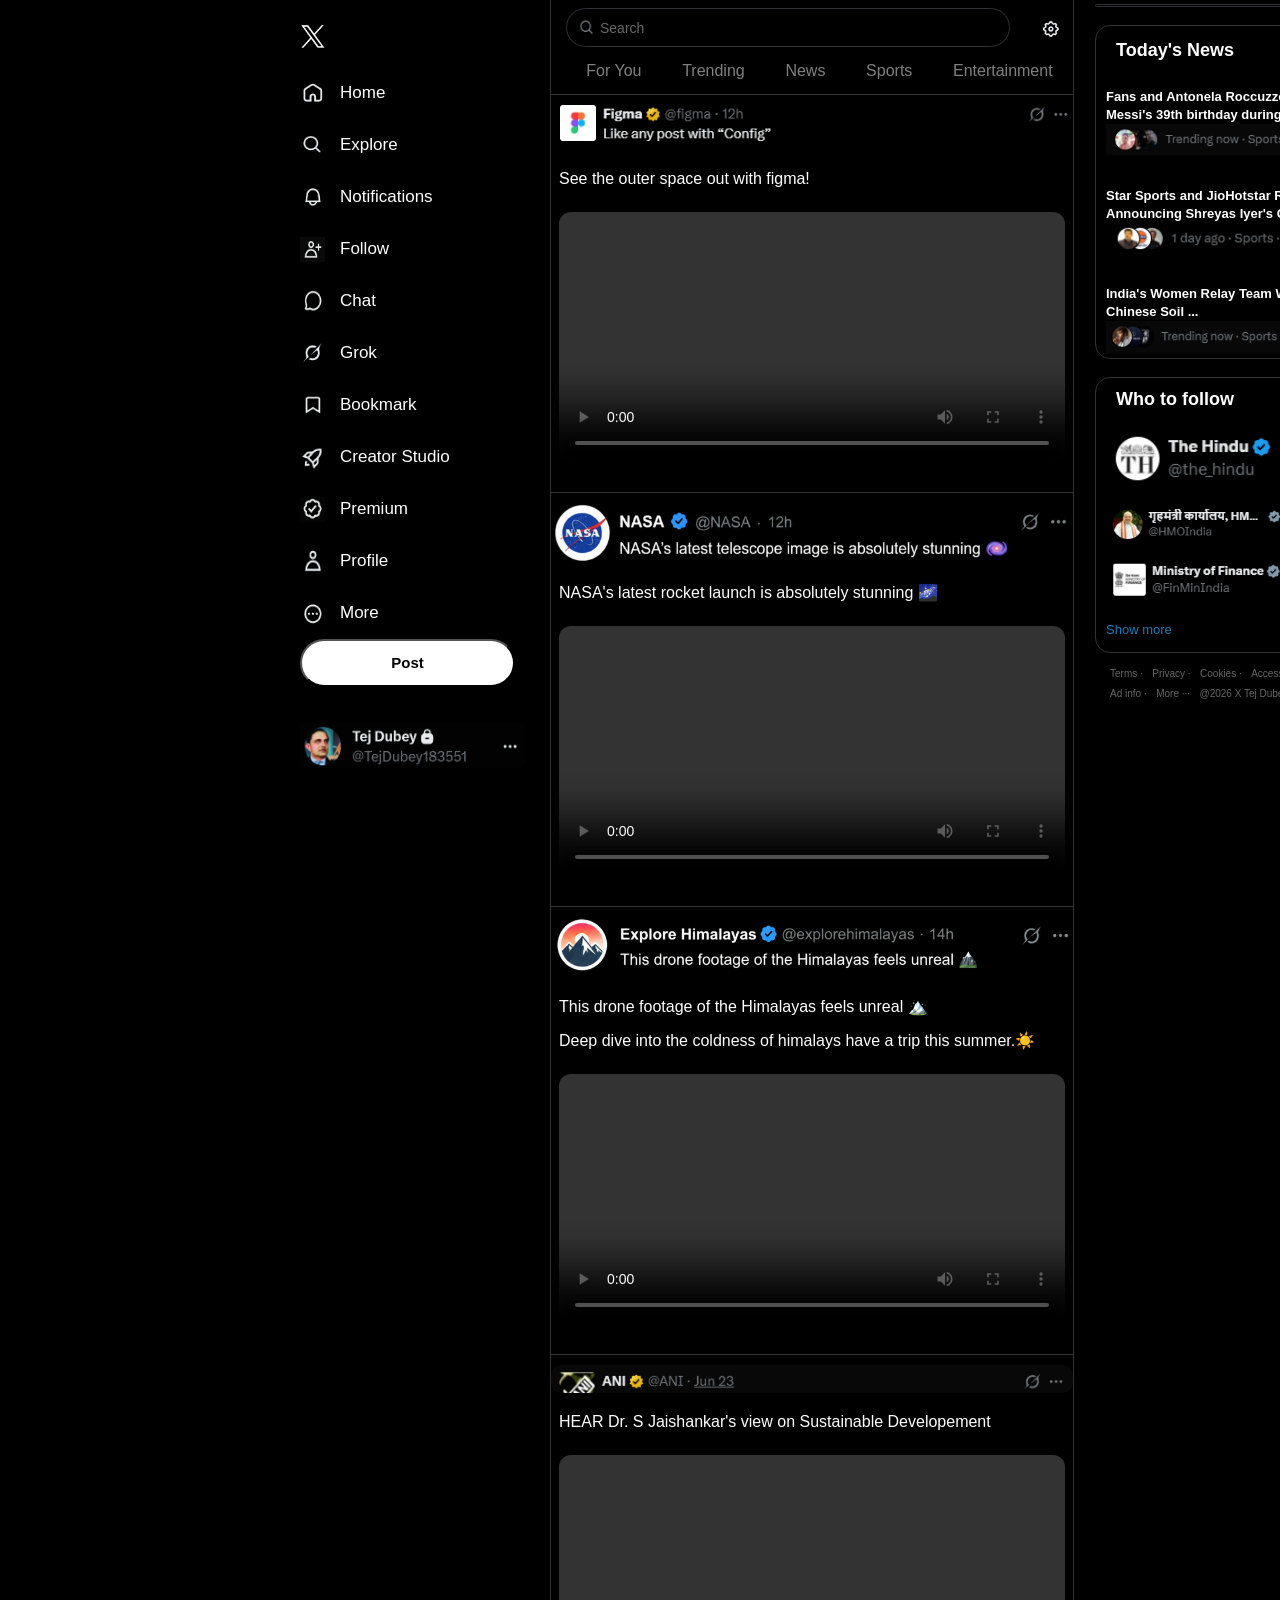
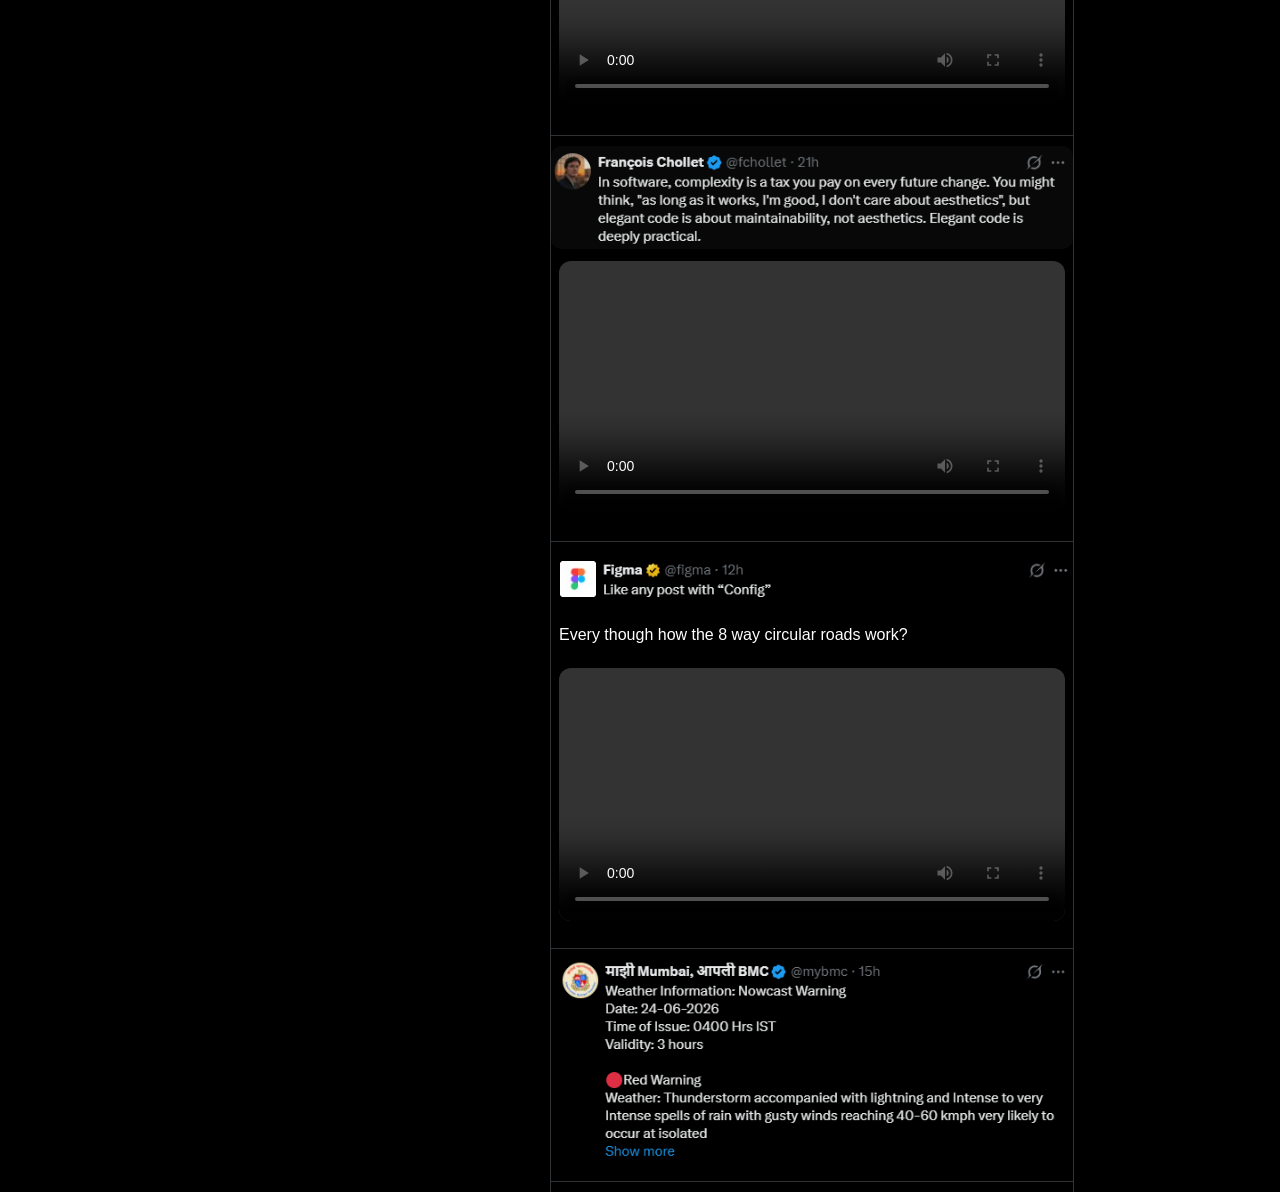
==== src/index.html @ 285b6ec8 "Initial Commit" ====
<!DOCTYPE html>
<html>
    <head>
        <title>X</title>
        <link rel="icon" type="image/png" href="./images/image.png">
        <link href="./xcss.css" rel="stylesheet">
    </head>
    <body>
        <div id="main">
            <div id="leftdiv">
                <img src="./images/image.png" height="25px" width="25px"><br>  
                <div class="items"><img src="./images/image 13.png" height="25px" width="25px"><p class="para">Home</p></div>
                <div class="items"><img src="./images/image 10.png" height="25px" width="25px"><p class="para">Explore</p></div>
                <div class="items"><img src="./images/image 9.png" height="25px" width="25px"><p class="para">Notifications</p></div>
                <div class="items"><img src="./images/image 8.png" height="25px" width="25px"><p class="para">Follow</p></div>
                <div class="items"><img src="./images/image 7.png" height="25px" width="25px"><p class="para">Chat</p></div>
                <div class="items"><img src="./images/image 6.png" height="25px" width="25px"><p class="para">Grok</p></div>
                <div class="items"><img src="./images/image 12.png" height="25px" width="25px"><p class="para">Bookmark</p></div>
                <div class="items"><img src="./images/image 5.png" height="25px" width="25px"><p class="para">Creator Studio</p></div>
                <div class="items"><img src="./images/image 4.png" height="25px" width="25px"><p class="para">Premium</p></div>
                <div class="items"><img src="./images/image 3.png" height="25px" width="25px"><p class="para">Profile</p></div>
                <div class="items"><img src="./images/image 2.png" height="25px" width="25px"><p class="para">More</p></div>
                <input type="button" id="but1" value="Post"><br><br>
                <img src="./images/image 14.png" id="profile">
            </div>
            <div id="middiv">
                <div id="midtop">
                    <div id="searchandset">
                        <div id="search">
                            <img src="./images/image 15.png" height="18px" width="18px"><p id="stag">Search</p>
                        </div>
                        <div id="set"> 
                            <img src="./images/image 16.png" height="19px" width="19px">
                        </div>
                    </div>
                    <div id="Navbar">
                        <span class="Nav">For You</span>
                        <span class="Nav">Trending</span>
                        <span class="Nav">News</span>
                        <span class="Nav">Sports</span>
                        <span class="Nav">Entertainment</span>
                    </div>
                </div>
                <!-- here i have made multiple posts divs -->
                <div class="post" style="padding-top: 96px;">
                    <img src="./images/image 17.png" style="width: 100%;">
                    <p style="padding-left: 8px;">See the outer space out with figma!</p>
                    <video src="./videos/130414-746934884_medium.mp4" controls style=" width: 100%; padding: 8px; box-sizing: border-box; border-radius: 20px;"></video>
                </div>
                <div class="post">
                    <img src="./images/image 21.png" style="width: 100%; border-radius: 10px;">
                    <p style="padding-left: 8px;">NASA's latest rocket launch is absolutely stunning 🌌</p>
                    <video src="./videos/854252-hd_1920_1080_24fps.mp4" controls style="width: 100%; padding: 8px; box-sizing: border-box; border-radius: 20px;"></video>
                </div>
                <div class="post">
                    <img src="./images/image 22.png" style="width: 100%; border-radius: 10px;">
                    <p style="padding-left: 8px;">This drone footage of the Himalayas feels unreal 🏔️</p>
                    <p style="padding-left: 8px;">Deep dive into the coldness of himalays have a trip this summer.☀️</p>
                    <video src="./videos/15634888_3840_2160_25fps.mp4" controls style="width: 100%; padding: 8px; box-sizing: border-box; border-radius: 20px;"></video>
                </div>
                <div class="post">
                    <img src="./images/image 19.png" style="width: 100%; border-radius: 10px;">
                    <p style="padding-left: 8px;">HEAR Dr. S Jaishankar's view on Sustainable Developement</p>
                    <video src="./videos/Original_recording5.mp4" controls style=" width: 100%; padding: 8px; box-sizing: border-box; border-radius: 20px;"></video>
                </div>
                <div class="post">
                    <img src="./images/image 20.png" style="width: 100%; border-radius: 10px;">
                    <video src="./videos/1046-142621379_medium.mp4" controls style=" width: 100%; padding: 8px; box-sizing: border-box; border-radius: 20px;"></video>
                </div>
                <div class="post">
                    <img src="./images/image 17.png" style="width: 100%; border-radius: 10px;">
                    <p style="padding-left: 8px;">Every though how the 8 way circular roads work?</p>
                    <video src="./videos/168811-839864556_medium.mp4" controls style=" width: 100%; padding: 8px; box-sizing: border-box; border-radius: 20px;"></video>
                </div>
                <div class="post">
                    <img src="./images/image 18.png" style="width: 100%; border-radius: 10px;">
                </div>
            </div>
            <div id="rightdiv"> 
                <div id="rd1">

                </div><br>
                <div id="rd2">
                    <div id="newsh">Today's News</div>
                    <div id="cross"><img src="./images/image 23.png" height="18px" width="18px"></div>
                    <p id="news1">Fans and Antonela Roccuzzo celebrate Lionel Messi's 39th birthday during 2026 ...</p>
                    <img src="./images/image 25.png" style="width: 250px; padding-top: 0px;">
                    <p id="news1">Star Sports and JioHotstar Release Posters Announcing Shreyas Iyer's Captaincy for ...</p>
                    <img src="./images/image 26.png" style="width: 250px; padding-top: 0px;">
                    <p id="news1">India's Women Relay Team Wins Gold on Chinese Soil ...</p>
                    <img src="./images/image 24.png" style="width: 250px; padding-top: 0px;">
                </div><br>
                <div id="rd4">
                    <p id="newsh">Who to follow</p><br><br>
                    <div id="fol1"><img src="./images/27.png" style="width: 180px;"><input type="button" id="but2" value="Follow"  style="margin-left: 20px"><br><br></div>
                    <div id="fol1"><img src="./images/28.png" style="width: 180px;"><input type="button" id="but2" value="Follow" style="margin-left: 20px"><br><br></div>
                    <div id="fol1"><img src="./images/29.png" style="width: 180px;"><input type="button" id="but2" value="Follow" style="margin-left: 20px"><br><br></div>
                    <p style="color: #207bb7; font-family: Arial, Helvetica, sans-serif; font-size: 13px;">Show more</p>
                </div>
                <div id="rd5">
                    <span id="extras">Terms ·</span>
                    <span id="extras">Privacy  ·</span>
                    <span id="extras">Cookies ·</span>
                    <span id="extras">Accessibilty  ·</span><br>
                    <span id="extras">Ad info ·</span>
                    <span id="extras">More ···</span>
                    <span id="extras">@2026 X Tej Dubey</span>
                </div>
            </div>
        </div>
    </body>
    <script src="./xjs.js"></script>
</html>
---- src/xcss.css ----
*{
    font-family: Arial, Helvetica, sans-serif;
    line-height: 18px;
}
body{
    background-color: black;
    padding-left: 300px;
    margin: 0%;
}
#leftdiv{
    display: flex;
    flex-direction: column;
    padding-top: 12px;
    width: 250px;
    left: 300px;  
    top: 12px;
    position: fixed;
}
.para{
    color: white;
    margin-left: 15px;
    font-weight: 500;
    font-size: 17px;
}
.items{
    display: flex;
    align-items: center;
}
#but1{
    background-color: white;
    border-radius: 30px;
    color: black;
    height: 48px;
    width: 215px;
    font-family: Arial, Helvetica, sans-serif;
    font-weight: 700;
    font-size: 15px;
}
#profile{
    height:45px;
    width: 225px;
}
#main{
    display: flex;
    flex-direction: row;
    padding-top: 0%;
    padding-left: 0px;
}
#middiv{
    border-left:#2F3336 1.5px solid;
    border-right:#2F3336 1.5px solid;
    width: 522px;
    height: auto;
    margin-left: 250px;
}
#midtop{
    position: fixed;
    top: 0;
    width: 522px;          /* same as #middiv */
    height: 95px;
    padding-left: 15px;
    padding-top: 8px;
    background-color: rgba(0,0,0,0.7);
    border-bottom: 1.5px solid #2F3336;
    backdrop-filter: blur(8px);
    box-sizing: border-box;
}
#search{
    border:#2F3336 1.5px solid;
    border-radius: 30px;
    height: 37px;
    width: 432px;
    display: flex;
    align-items: center;
    padding-left: 10px;
}
#stag{
    font-family: Arial, Helvetica, sans-serif;
    color: #666666;
    font-weight: 400;
    font-size: 14px;
    padding-left: 5px;
}
#searchandset{
    display: flex;
}
#set{
    padding-left: 31px;
    padding-top: 12px;
}
.Nav{
    color: grey;
    font-family: Arial, Helvetica, sans-serif;
    font-weight: 500;
}
#Navbar{
    padding-top: 15px;
    display: flex;
    justify-content: space-around;
}
.post{
    border-bottom: 1.5px solid #2F3336;
    padding-bottom: 15px;
    margin-bottom: 10px;
    color: white;
}
#rightdiv{
    width: 300px;
    height: auto;
    padding-top: 4px;
    position: fixed;
    padding-left: 775px;
}
#rd1{
    width: 300px;
    border: #2F3336 1.5px solid;
    height: 1px;
    border-radius: 15px;
    margin-left: 20px;
}
#rd2{
    width: 290px;
    border: #2F3336 1.5px solid;
    height: auto;
    border-radius: 15px;
    margin-left: 20px;
    padding-left: 10px;
    padding-top: 12px;
}
#rd3{
    width: 290px;
    border: #2F3336 1.5px solid;
    height: auto;
    border-radius: 15px;
    margin-left: 20px;
    padding-left: 10px;
    padding-top: 12px;
}
#newsh{
    font-family: Arial, Helvetica, sans-serif;
    font-weight: 700;
    font-size: 18px;
    color: white;
    display: inline;
    padding-left: 10px;
}
#news1{
    font-family: Arial, Helvetica, sans-serif;
    font-weight: 600;
    font-size: 13px;
    color: white;
    padding-top: 28px;
    margin: 0;

}
#cross{
    display: inline-block;
    padding-left: 130px;
}
#but2{
    background-color: white;
    border-radius: 30px;
    color: black;
    height: 33px;
    width: 80px;
    font-family: Arial, Helvetica, sans-serif;
    font-weight: 600;
    font-size: 13px;
    margin-left: auto;
}
#fol1{
    display: flex;
    align-items: center;
    margin-bottom: 16px;
}
#rd4{
    width: 290px;
    border: #2F3336 1.5px solid;
    height: auto;
    border-radius: 15px;
    margin-left: 20px;
    padding-left: 10px;
    padding-top: 12px;
}
#extras{
    font-family: Arial, Helvetica, sans-serif;
    color: #666666;
    font-size: 10px;
    padding-left: 5px;
}
#rd5{
    margin-top: 10px;
    margin-left: 30px;
}
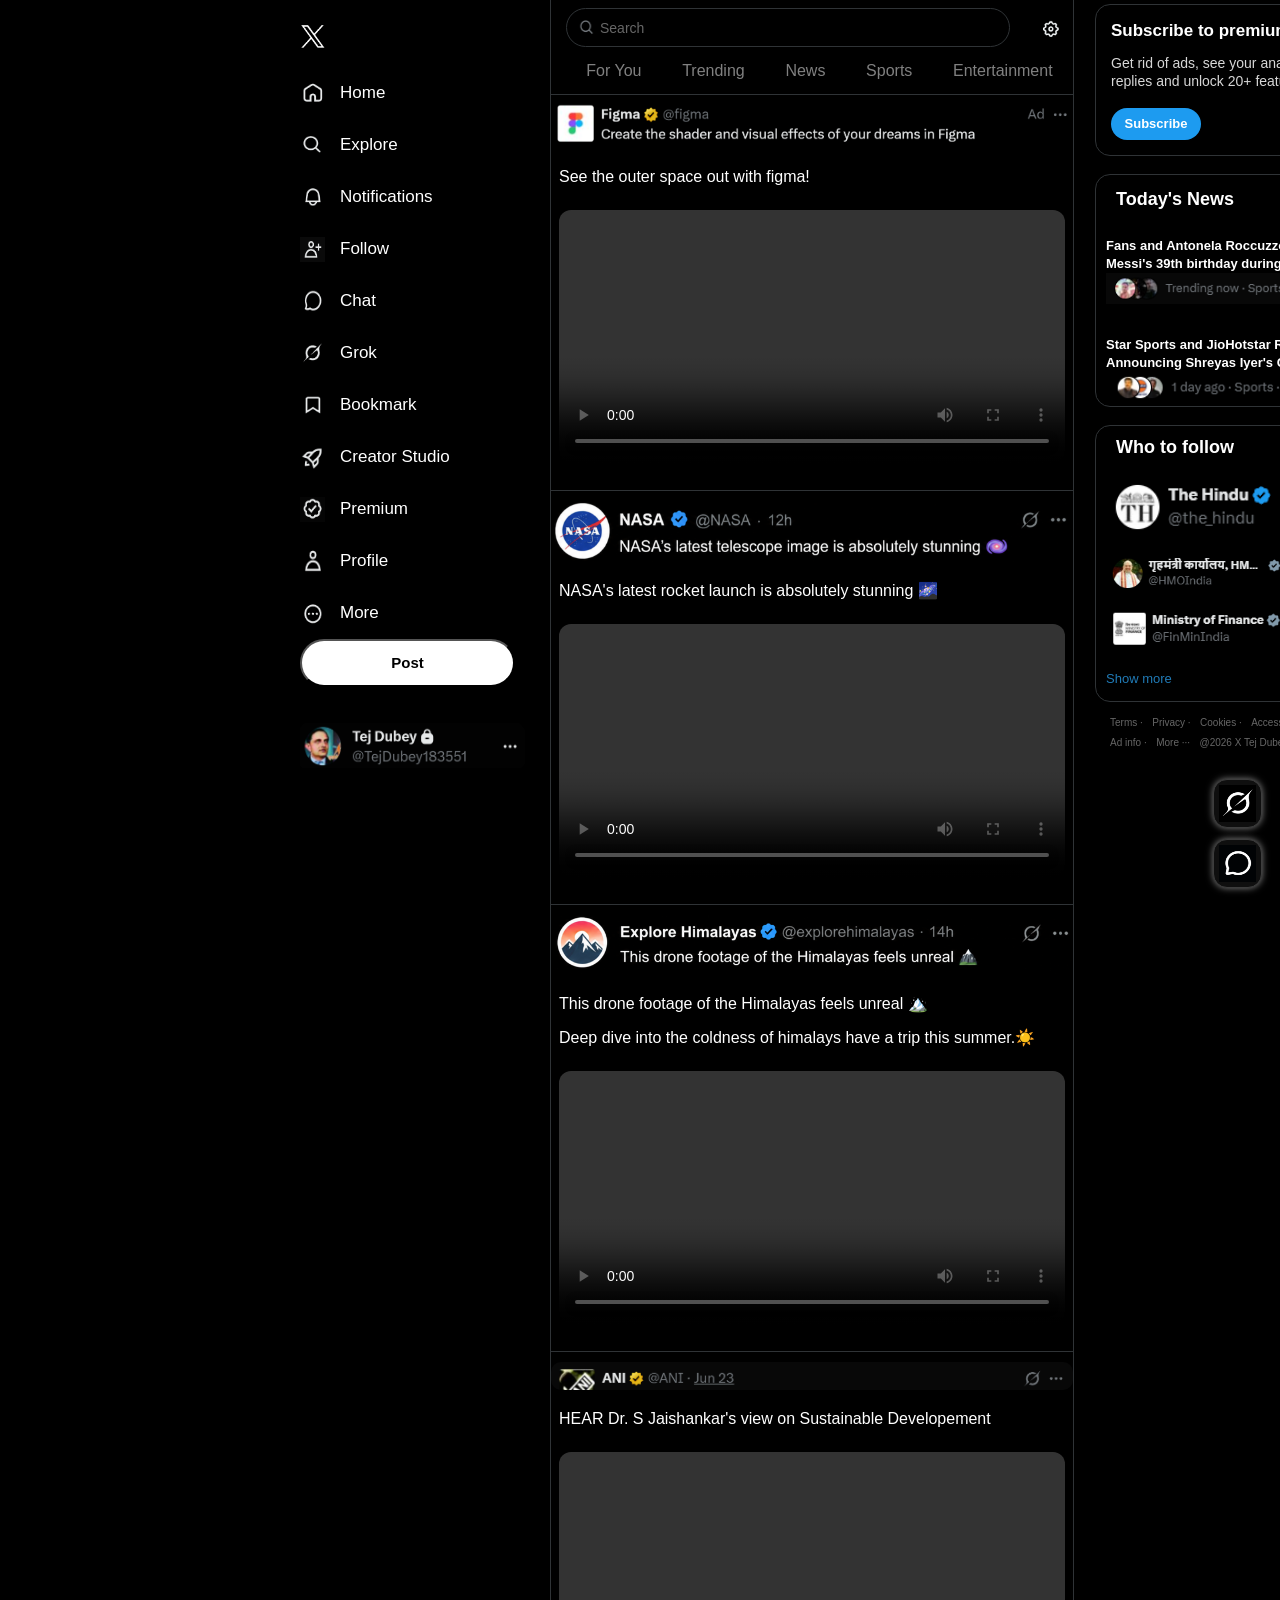
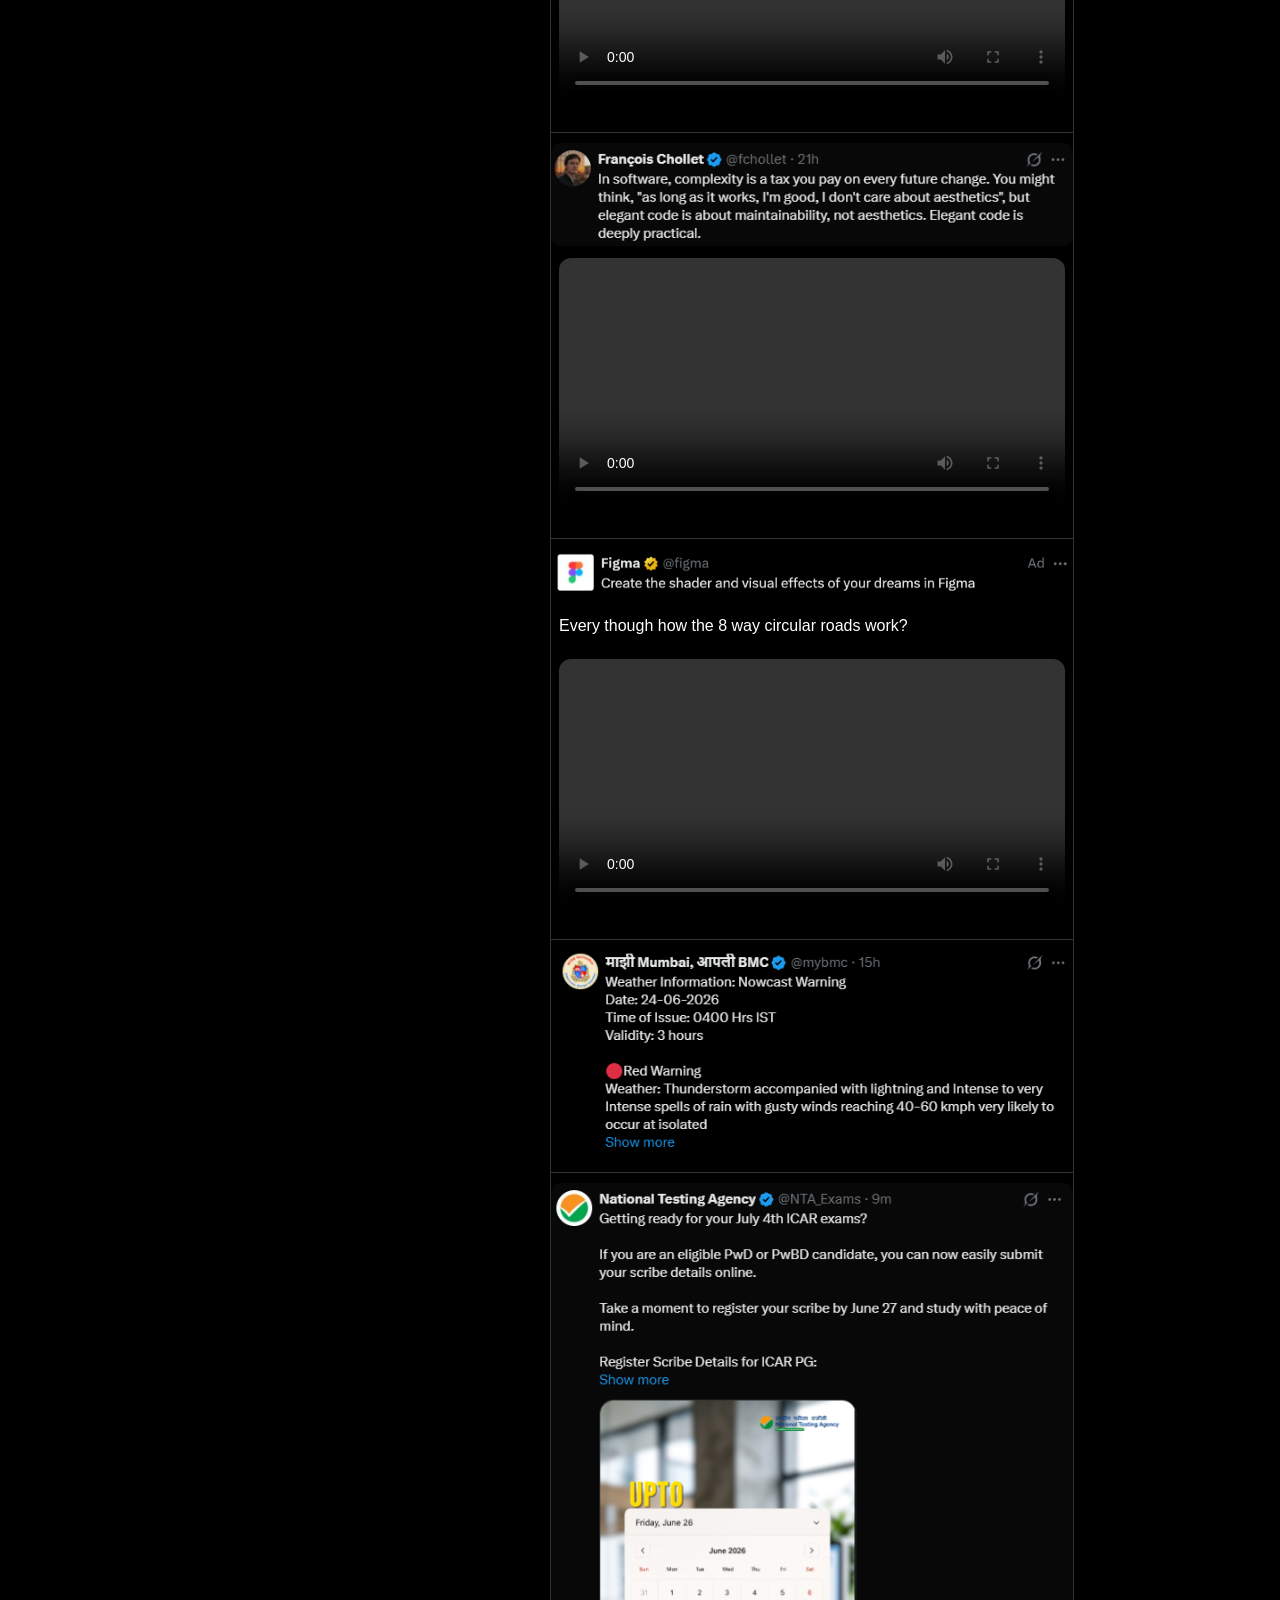
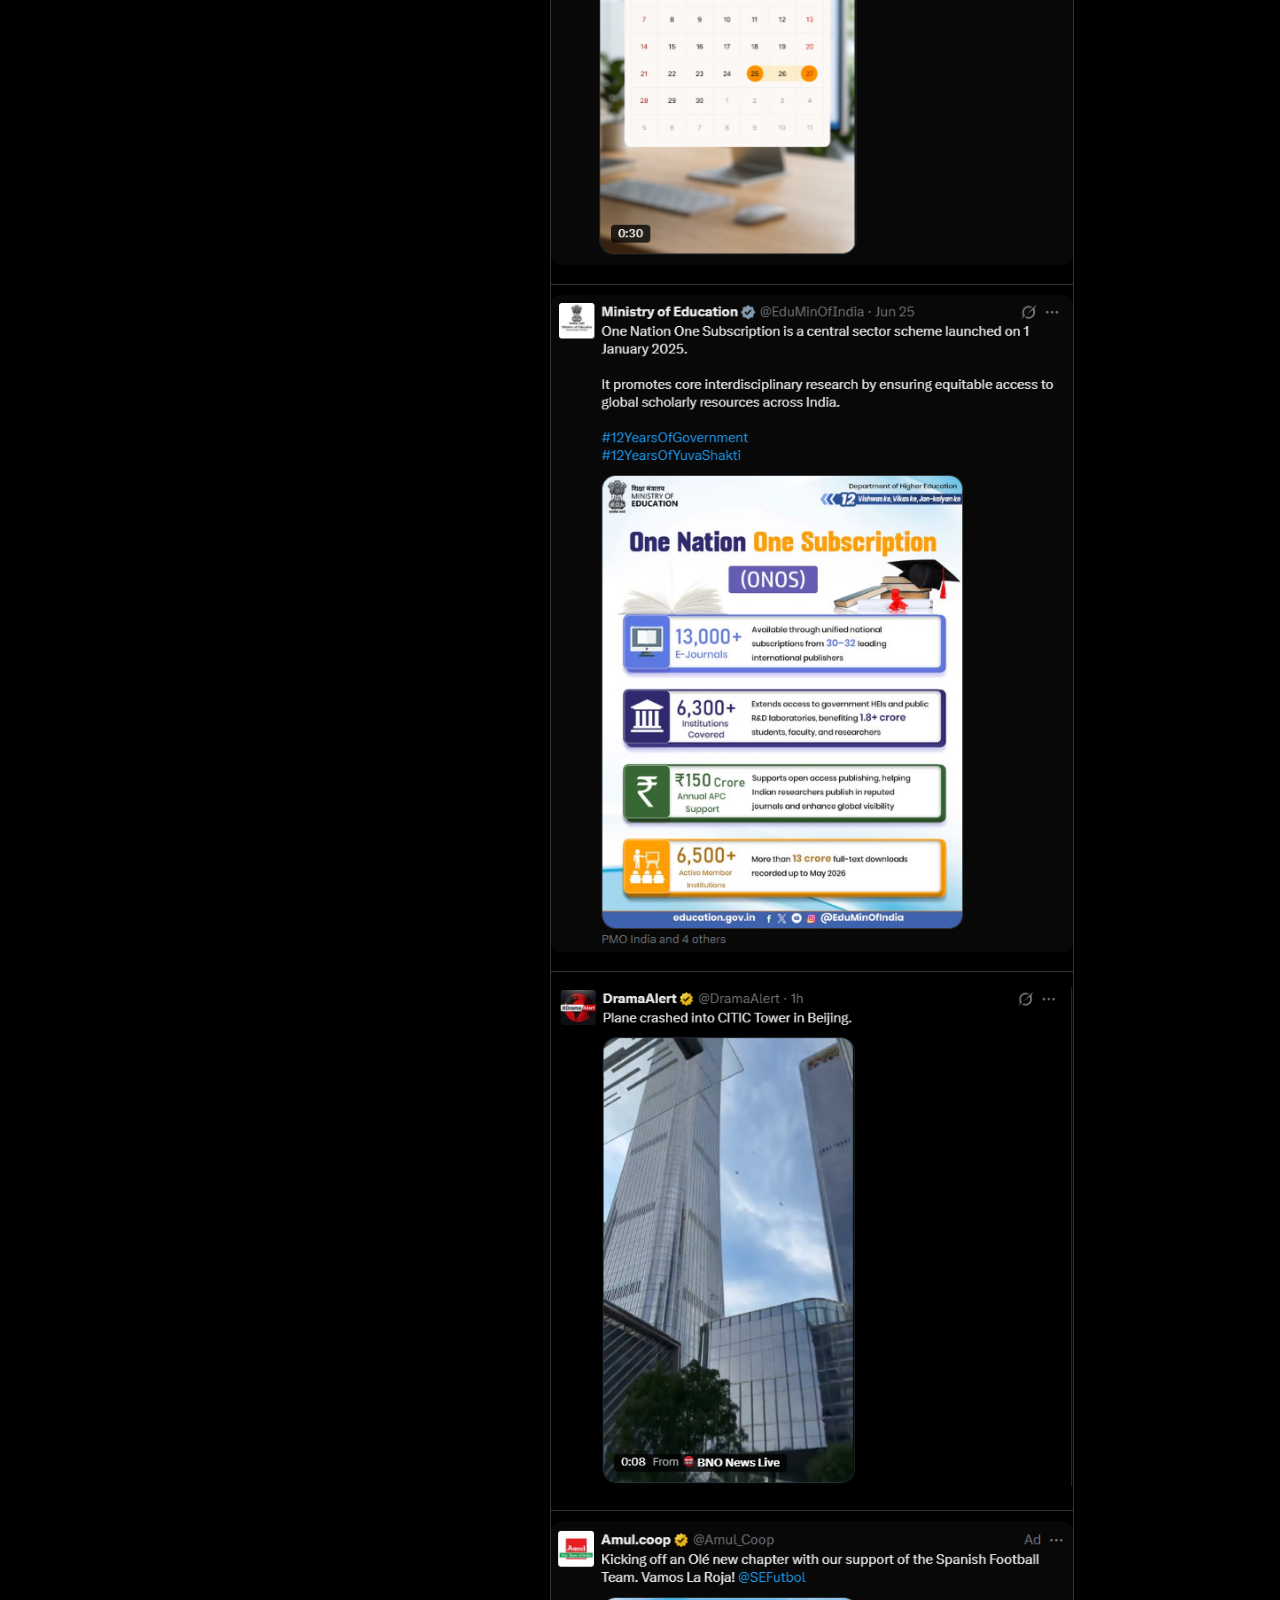
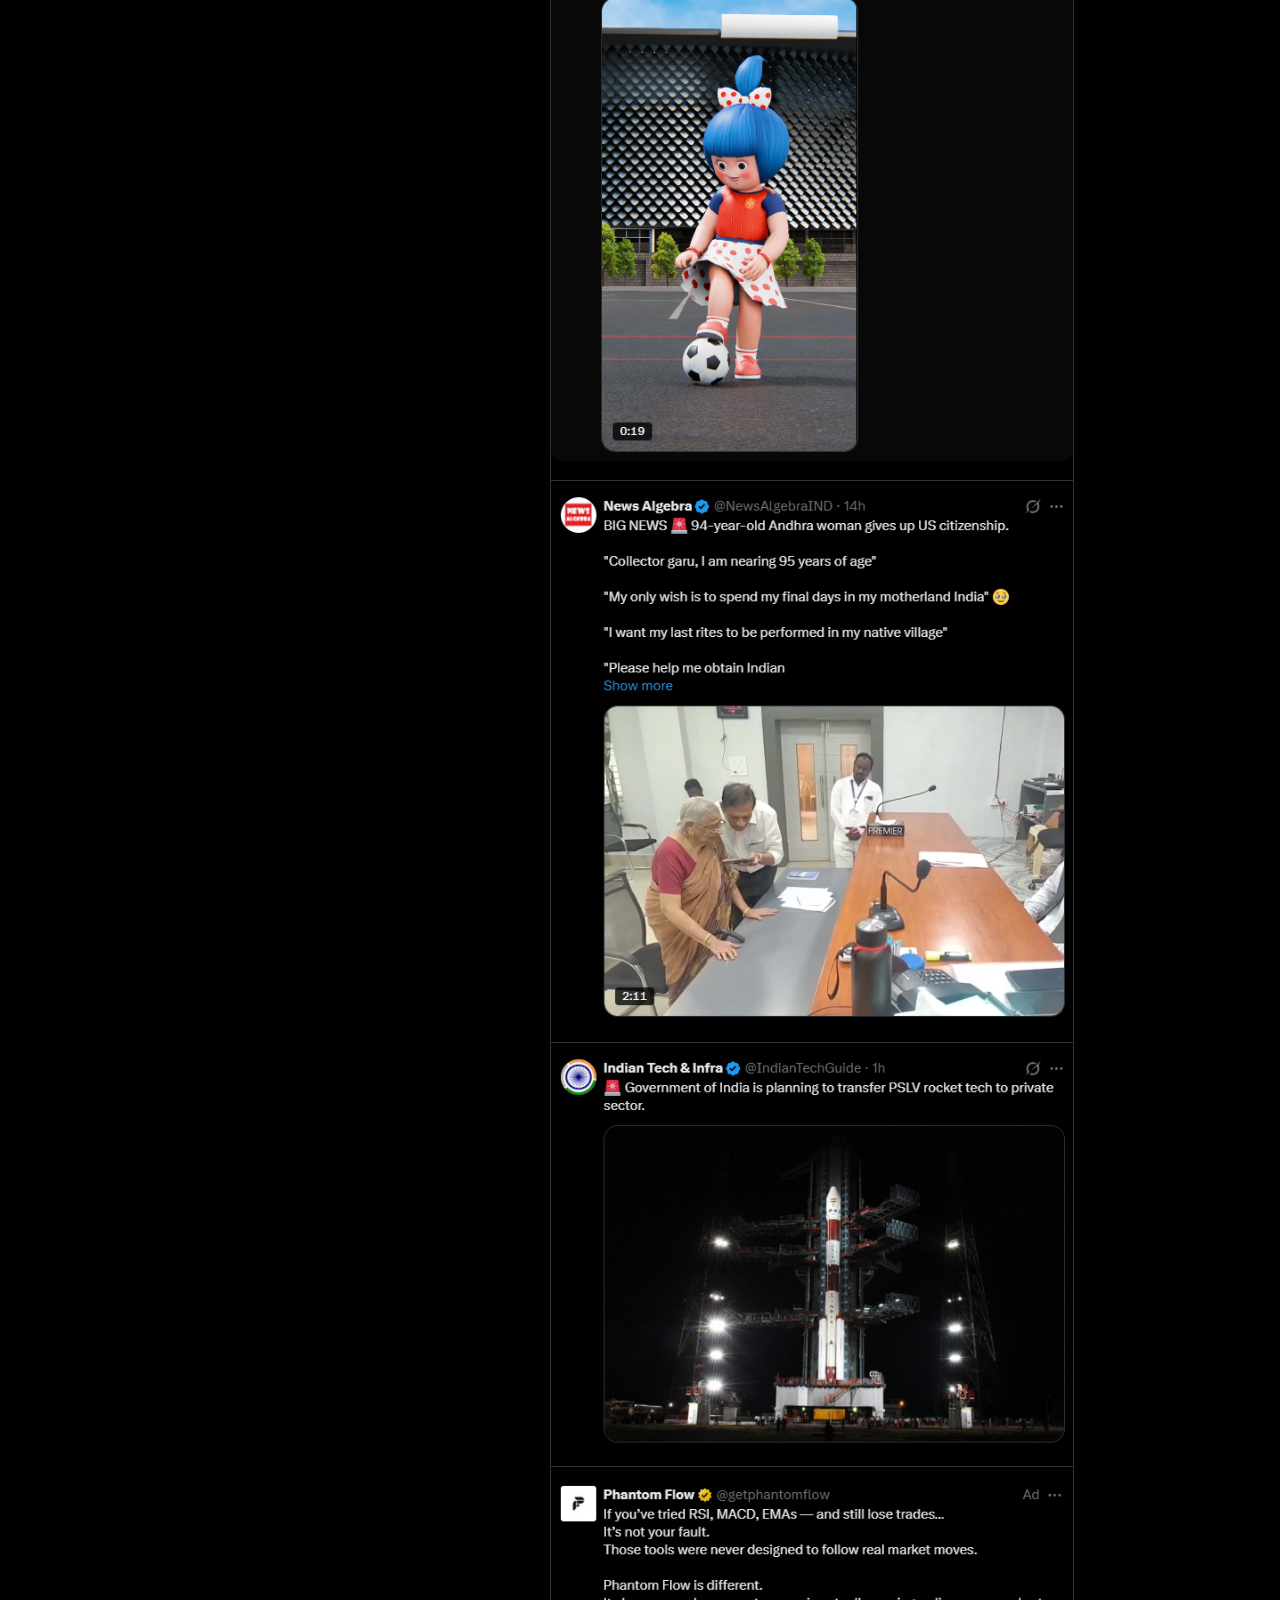
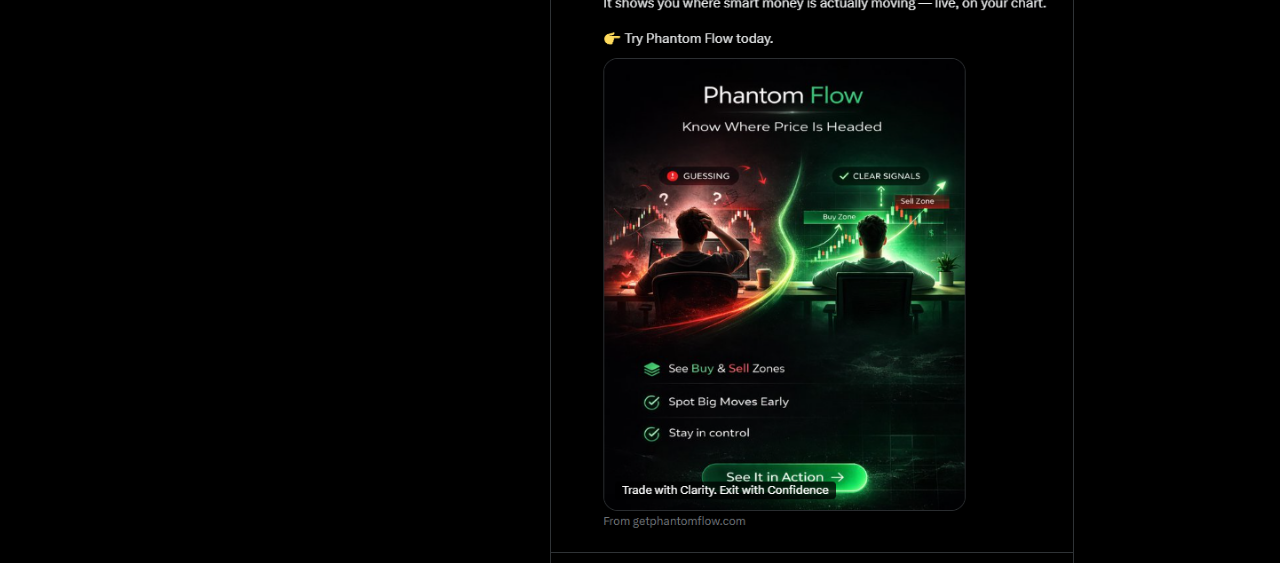
==== commit 728b4542: "improvised frontend" ====
--- a/src/index.html
+++ b/src/index.html
@@ -43,7 +43,7 @@
                 </div>
                 <!-- here i have made multiple posts divs -->
                 <div class="post" style="padding-top: 96px;">
-                    <img src="./images/image 17.png" style="width: 100%;">
+                    <img src="./images/image 17.png" style="width: 100%;padding-top: 4px;">
                     <p style="padding-left: 8px;">See the outer space out with figma!</p>
                     <video src="./videos/130414-746934884_medium.mp4" controls style=" width: 100%; padding: 8px; box-sizing: border-box; border-radius: 20px;"></video>
                 </div>
@@ -75,10 +75,34 @@
                 <div class="post">
                     <img src="./images/image 18.png" style="width: 100%; border-radius: 10px;">
                 </div>
+                <div class="post">
+                    <img src="./images/32.png" style="width: 100%; border-radius: 10px;">
+                </div>
+                <div class="post">
+                    <img src="./images/33.png" style="width: 100%; border-radius: 10px;">
+                </div>
+                <div class="post">
+                    <img src="./images/34.png" style="width: 100%; border-radius: 10px;">
+                </div>
+                <div class="post">
+                    <img src="./images/35.png" style="width: 100%; border-radius: 10px;">
+                </div>
+                <div class="post">
+                    <img src="./images/36.png" style="width: 100%; border-radius: 10px;">
+                </div>
+                <div class="post">
+                    <img src="./images/37.png" style="width: 100%; border-radius: 10px;">
+                </div>
+                <div class="post">
+                    <img src="./images/38.png" style="width: 100%; border-radius: 10px;">
+                </div>
             </div>
             <div id="rightdiv"> 
                 <div id="rd1">
-
+                    <p id="prem1">Subscribe to premium</p>
+                    <p id="prem2">Get rid of ads, see your analytics, boost your replies and unlock 20+ features.</p>
+                    <br>
+                    <input type="button" value="Subscribe" id="sub" style="margin-bottom: 15px;">
                 </div><br>
                 <div id="rd2">
                     <div id="newsh">Today's News</div>
@@ -87,8 +111,6 @@
                     <img src="./images/image 25.png" style="width: 250px; padding-top: 0px;">
                     <p id="news1">Star Sports and JioHotstar Release Posters Announcing Shreyas Iyer's Captaincy for ...</p>
                     <img src="./images/image 26.png" style="width: 250px; padding-top: 0px;">
-                    <p id="news1">India's Women Relay Team Wins Gold on Chinese Soil ...</p>
-                    <img src="./images/image 24.png" style="width: 250px; padding-top: 0px;">
                 </div><br>
                 <div id="rd4">
                     <p id="newsh">Who to follow</p><br><br>
@@ -107,6 +129,14 @@
                     <span id="extras">@2026 X Tej Dubey</span>
                 </div>
             </div>
+            <div id="help">
+                <div class="grok">
+                    <img src="./images/30.png">
+                </div>
+                <div class="grok">
+                    <img src="./images/31.png">
+                </div>
+            </div>
         </div>
     </body>
     <script src="./xjs.js"></script>
--- a/src/xcss.css
+++ b/src/xcss.css
@@ -112,11 +112,13 @@
     padding-left: 775px;
 }
 #rd1{
-    width: 300px;
-    border: #2F3336 1.5px solid;
-    height: 1px;
-    border-radius: 15px;
-    margin-left: 20px;
+    width: 290px;
+    border: #2F3336 1.5px solid;
+    height: auto;
+    border-radius: 15px;
+    margin-left: 20px;
+    padding-left: 15px;
+    padding-top: 12px;
 }
 #rd2{
     width: 290px;
@@ -191,4 +193,56 @@
 #rd5{
     margin-top: 10px;
     margin-left: 30px;
+}
+#prem1{
+    font-family: Arial, Helvetica, sans-serif;
+    font-weight: 600;
+    font-size: 17px;
+    color: white;
+    padding-top: 5px;
+    margin: 0;
+}
+#prem2{
+    font-family: 'Segoe UI', Tahoma, Geneva, Verdana, sans-serif;
+    font-weight: 400;
+    font-size: 14px;
+    color: rgb(215, 215, 215);
+    padding-top: 14px;
+    margin: 0;
+}
+#sub{
+    background-color: #1D9BF0;
+    border: 0px black;
+    border-radius: 30px;
+    color: white;
+    height: 32px;
+    width: 90px;
+    font-family: Arial, Helvetica, sans-serif;
+    font-weight: 600;
+    font-size: 13px;
+}
+#help{
+    position: fixed;
+    right: 18px;
+    bottom: 12px;
+    display: flex;
+    flex-direction: column;
+    gap: 11px;
+    z-index: 1000;
+}
+.grok{
+    width: 47px;
+    height: 47px;
+    display: flex;
+    justify-content: center;
+    align-items: center;
+    background: #0f0f0f;
+    border: 1px solid #3d3d3d;
+    border-radius: 14px;
+    cursor: pointer;
+    box-shadow: 0 0 7px rgba(255,255,255,0.5);
+}
+.grok img{
+    width: 37px;
+    height: 37px;
 }
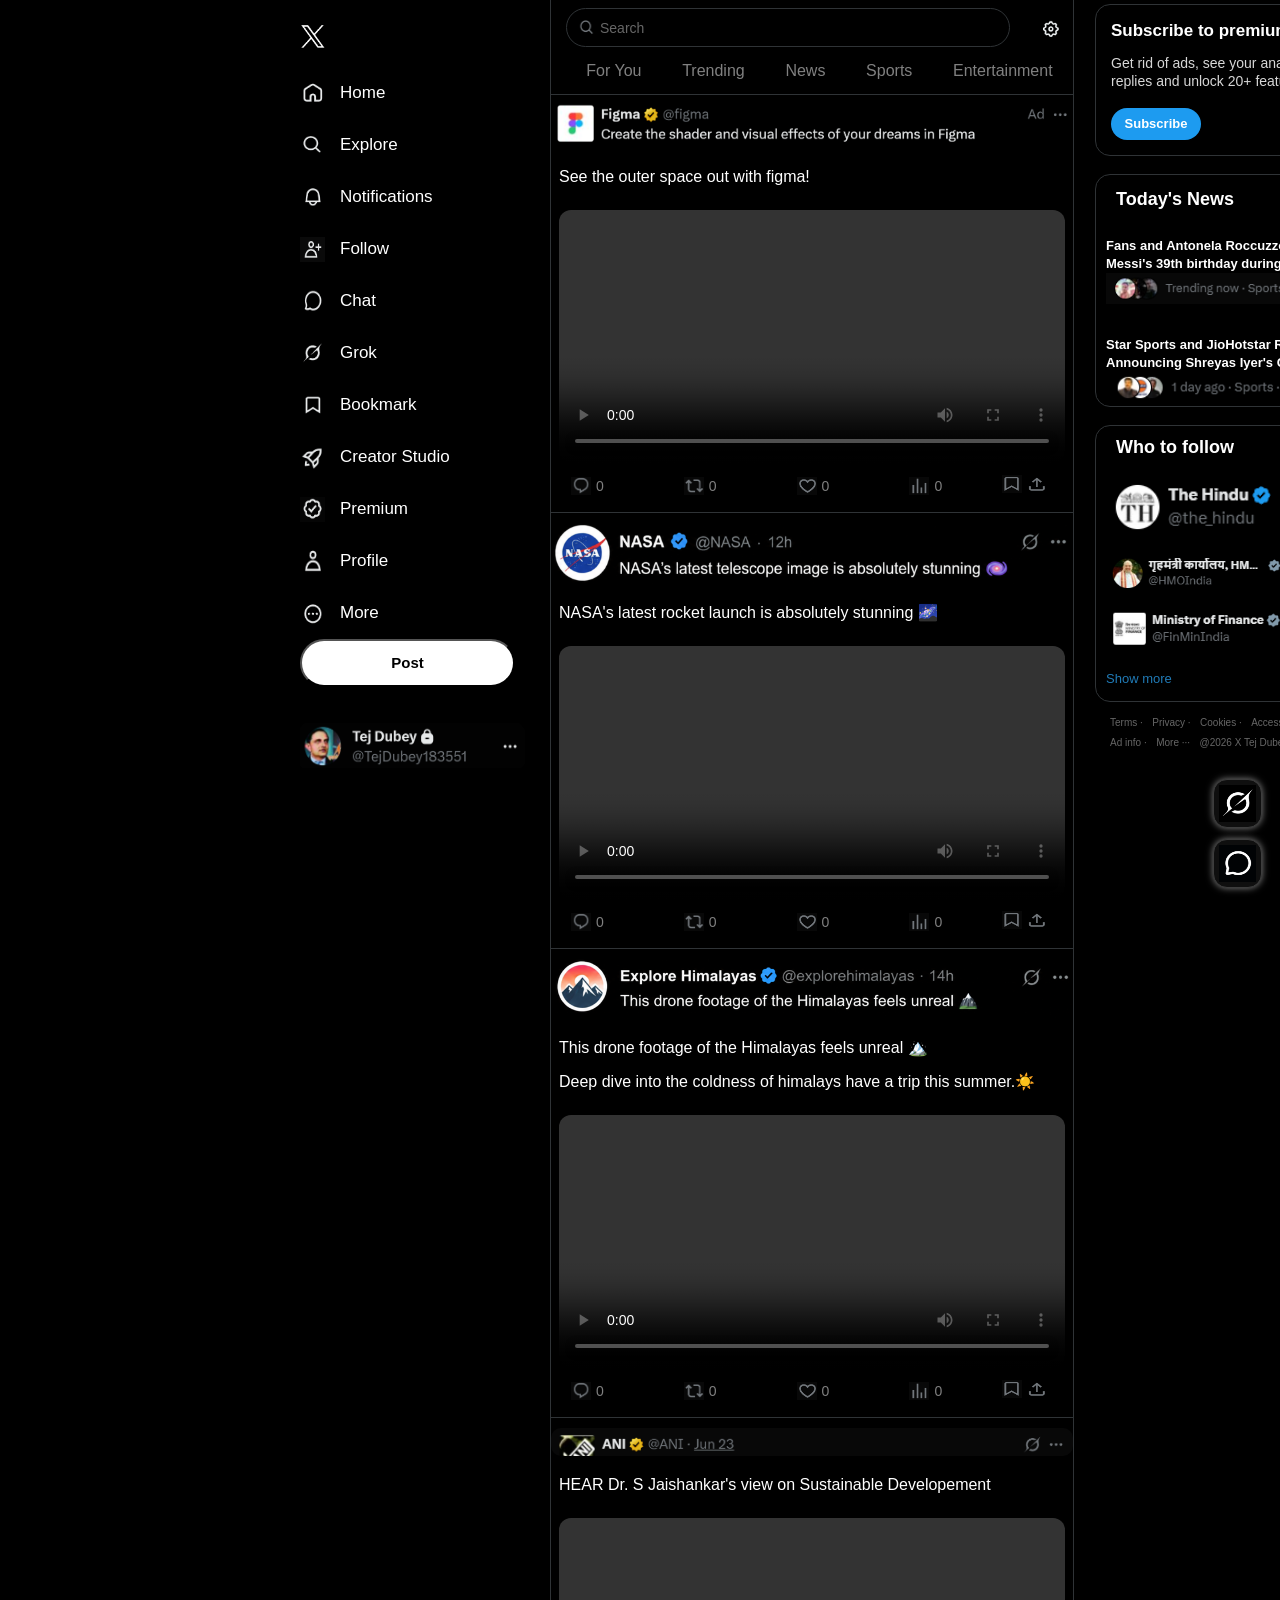
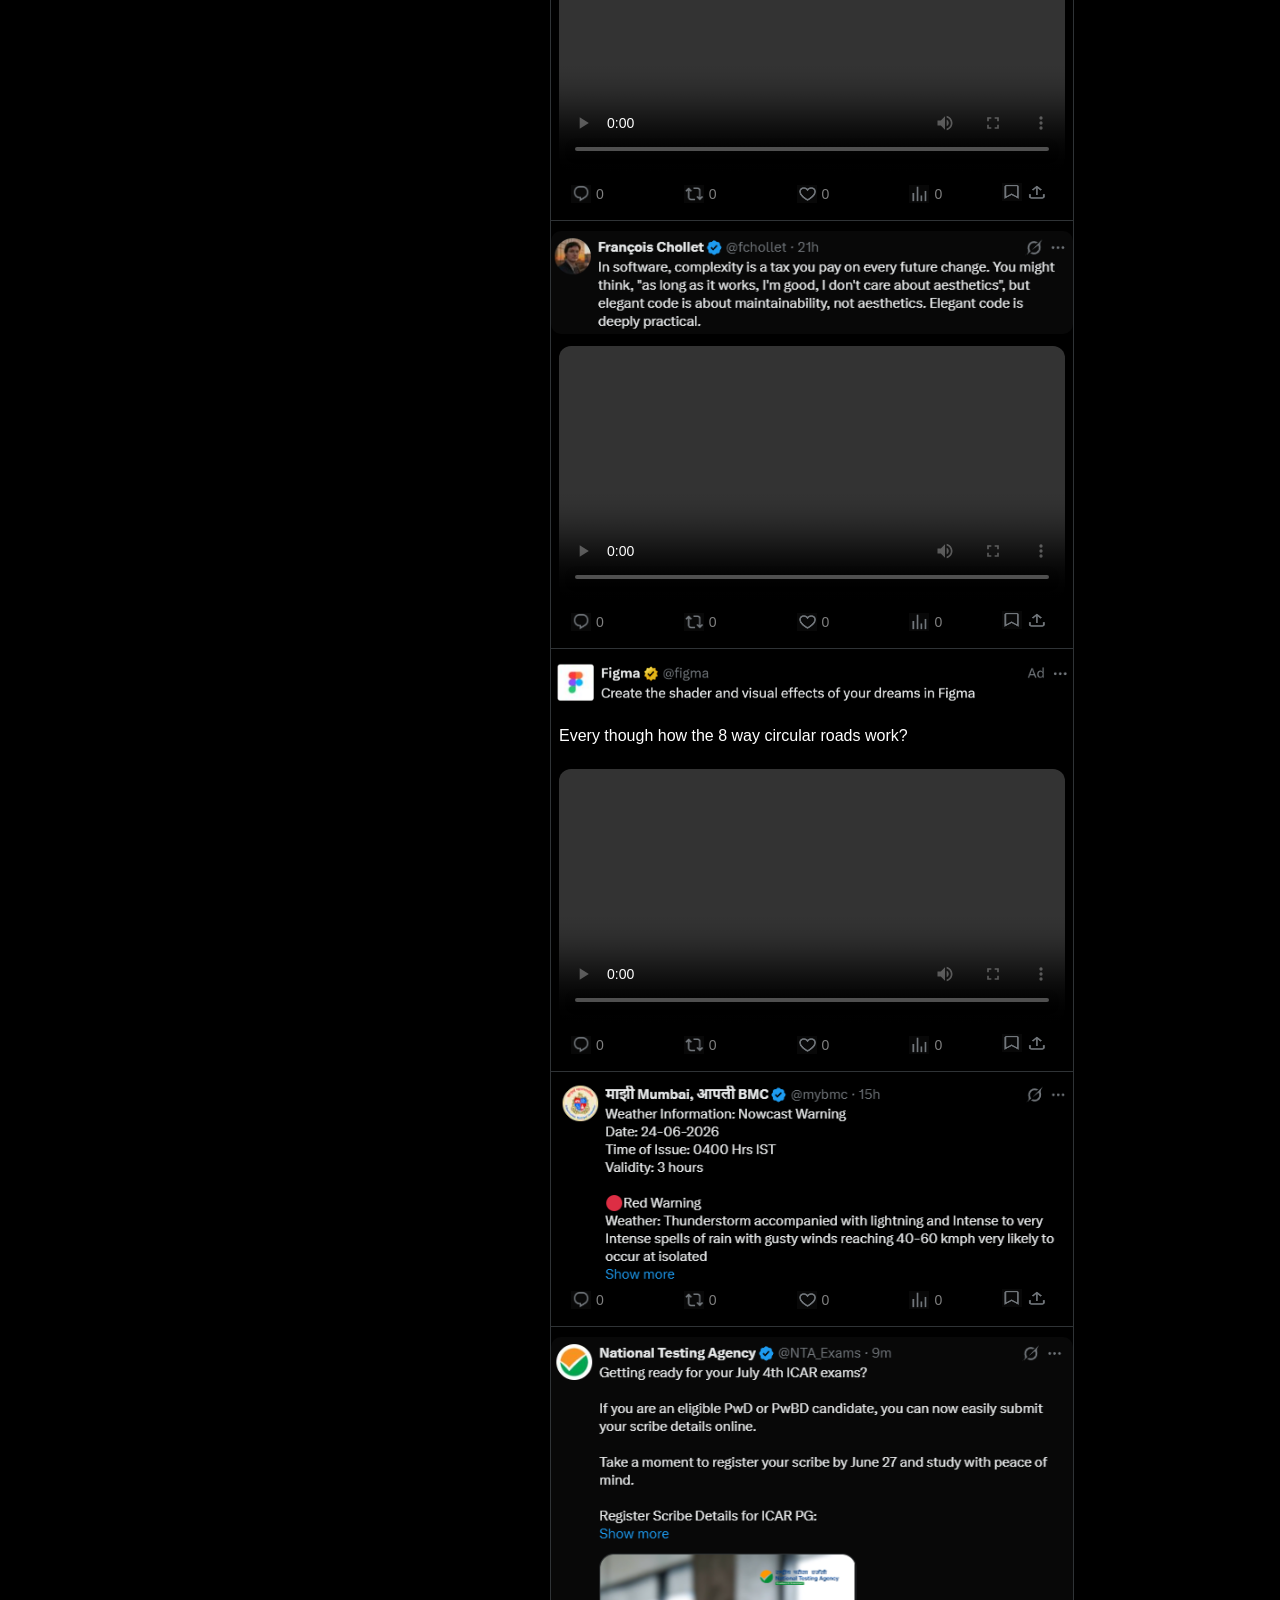
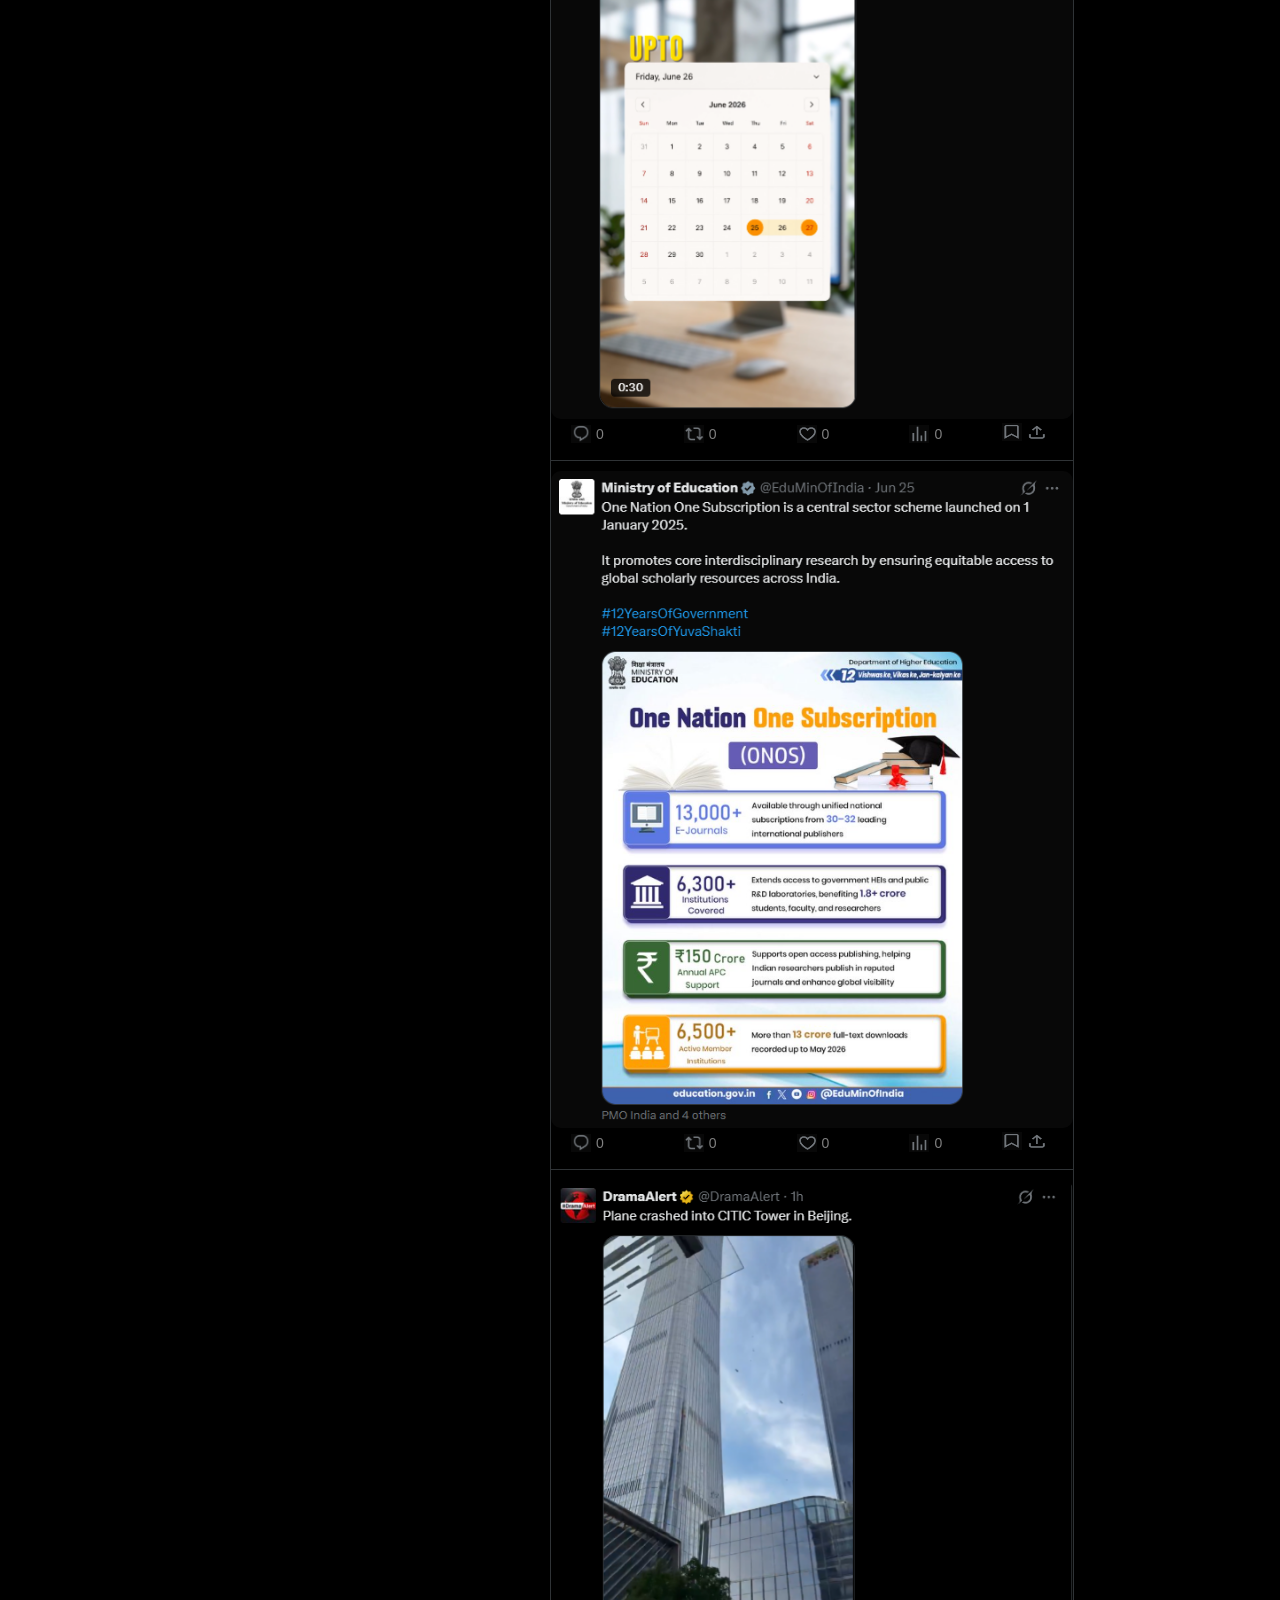
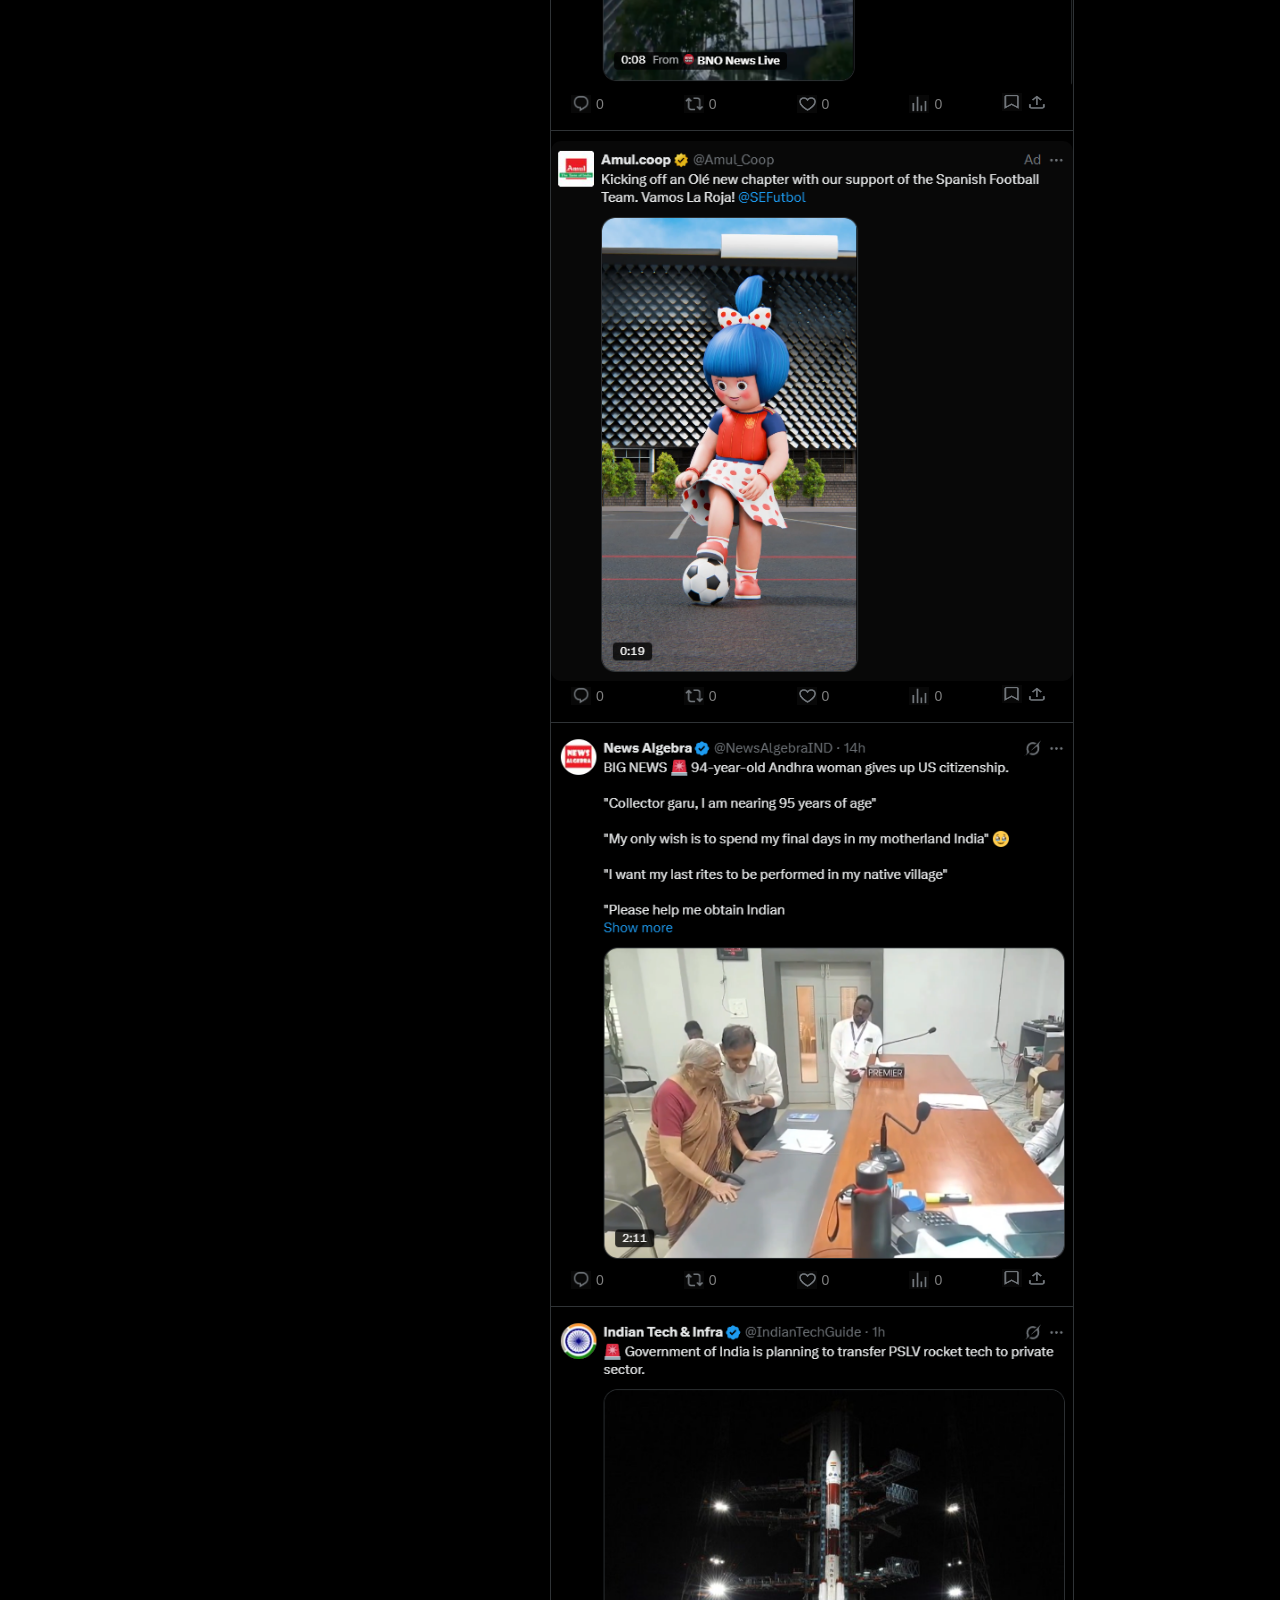
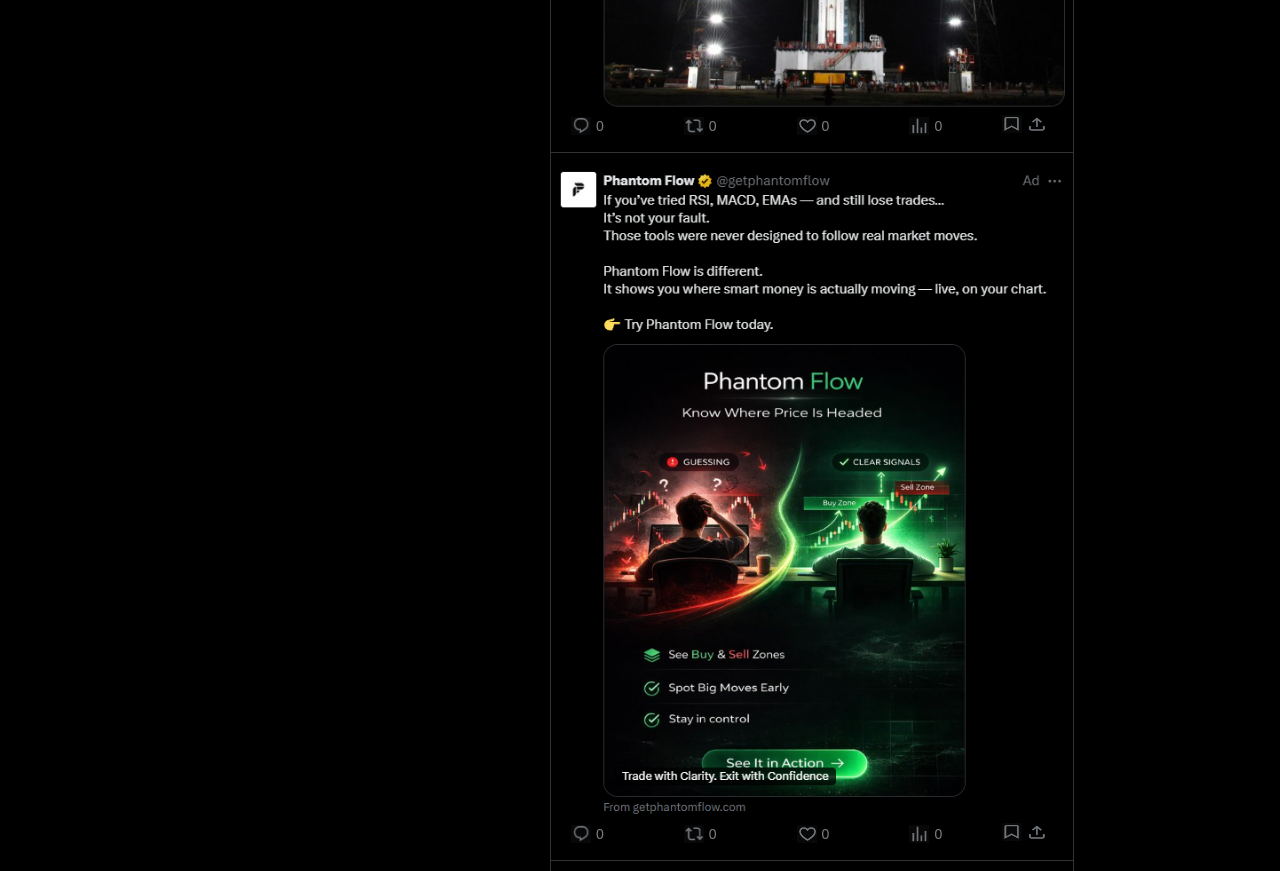
==== commit 0da07e66: "Frontend Skeleton" ====
--- a/src/index.html
+++ b/src/index.html
@@ -46,55 +46,195 @@
                     <img src="./images/image 17.png" style="width: 100%;padding-top: 4px;">
                     <p style="padding-left: 8px;">See the outer space out with figma!</p>
                     <video src="./videos/130414-746934884_medium.mp4" controls style=" width: 100%; padding: 8px; box-sizing: border-box; border-radius: 20px;"></video>
+                    <div class="engage">
+                        <div class="iengage1"><img src="./images/39.png" height="18px" width="20px"><span class="c1">0</span></div>
+                        <div class="iengage1"><img src="./images/40.png" height="18px" width="20px"><span class="c1">0</span></div>
+                        <div class="iengage1"><img src="./images/41.png" height="18px" width="20px"><span class="c1">0</span></div>
+                        <div class="iengage1"><img src="./images/42.png" height="18px" width="20px"><span class="c1">0</span></div>
+                        <div class="iengage2">
+                            <img src="./images/43.png" height="18px" width="20px">
+                            <img src="./images/44.png" height="18px" width="20px">
+                        </div>
+                    </div>
                 </div>
                 <div class="post">
                     <img src="./images/image 21.png" style="width: 100%; border-radius: 10px;">
                     <p style="padding-left: 8px;">NASA's latest rocket launch is absolutely stunning 🌌</p>
                     <video src="./videos/854252-hd_1920_1080_24fps.mp4" controls style="width: 100%; padding: 8px; box-sizing: border-box; border-radius: 20px;"></video>
+                    <div class="engage">
+                        <div class="iengage1"><img src="./images/39.png" height="18px" width="20px"><span class="c1">0</span></div>
+                        <div class="iengage1"><img src="./images/40.png" height="18px" width="20px"><span class="c1">0</span></div>
+                        <div class="iengage1"><img src="./images/41.png" height="18px" width="20px"><span class="c1">0</span></div>
+                        <div class="iengage1"><img src="./images/42.png" height="18px" width="20px"><span class="c1">0</span></div>
+                        <div class="iengage2">
+                            <img src="./images/43.png" height="18px" width="20px">
+                            <img src="./images/44.png" height="18px" width="20px">
+                        </div>
+                    </div>
                 </div>
                 <div class="post">
                     <img src="./images/image 22.png" style="width: 100%; border-radius: 10px;">
                     <p style="padding-left: 8px;">This drone footage of the Himalayas feels unreal 🏔️</p>
                     <p style="padding-left: 8px;">Deep dive into the coldness of himalays have a trip this summer.☀️</p>
                     <video src="./videos/15634888_3840_2160_25fps.mp4" controls style="width: 100%; padding: 8px; box-sizing: border-box; border-radius: 20px;"></video>
+                    <div class="engage">
+                        <div class="iengage1"><img src="./images/39.png" height="18px" width="20px"><span class="c1">0</span></div>
+                        <div class="iengage1"><img src="./images/40.png" height="18px" width="20px"><span class="c1">0</span></div>
+                        <div class="iengage1"><img src="./images/41.png" height="18px" width="20px"><span class="c1">0</span></div>
+                        <div class="iengage1"><img src="./images/42.png" height="18px" width="20px"><span class="c1">0</span></div>
+                        <div class="iengage2">
+                            <img src="./images/43.png" height="18px" width="20px">
+                            <img src="./images/44.png" height="18px" width="20px">
+                        </div>
+                    </div>
                 </div>
                 <div class="post">
                     <img src="./images/image 19.png" style="width: 100%; border-radius: 10px;">
                     <p style="padding-left: 8px;">HEAR Dr. S Jaishankar's view on Sustainable Developement</p>
                     <video src="./videos/Original_recording5.mp4" controls style=" width: 100%; padding: 8px; box-sizing: border-box; border-radius: 20px;"></video>
+                    <div class="engage">
+                        <div class="iengage1"><img src="./images/39.png" height="18px" width="20px"><span class="c1">0</span></div>
+                        <div class="iengage1"><img src="./images/40.png" height="18px" width="20px"><span class="c1">0</span></div>
+                        <div class="iengage1"><img src="./images/41.png" height="18px" width="20px"><span class="c1">0</span></div>
+                        <div class="iengage1"><img src="./images/42.png" height="18px" width="20px"><span class="c1">0</span></div>
+                        <div class="iengage2">
+                            <img src="./images/43.png" height="18px" width="20px">
+                            <img src="./images/44.png" height="18px" width="20px">
+                        </div>
+                    </div>
                 </div>
                 <div class="post">
                     <img src="./images/image 20.png" style="width: 100%; border-radius: 10px;">
                     <video src="./videos/1046-142621379_medium.mp4" controls style=" width: 100%; padding: 8px; box-sizing: border-box; border-radius: 20px;"></video>
+                    <div class="engage">
+                        <div class="iengage1"><img src="./images/39.png" height="18px" width="20px"><span class="c1">0</span></div>
+                        <div class="iengage1"><img src="./images/40.png" height="18px" width="20px"><span class="c1">0</span></div>
+                        <div class="iengage1"><img src="./images/41.png" height="18px" width="20px"><span class="c1">0</span></div>
+                        <div class="iengage1"><img src="./images/42.png" height="18px" width="20px"><span class="c1">0</span></div>
+                        <div class="iengage2">
+                            <img src="./images/43.png" height="18px" width="20px">
+                            <img src="./images/44.png" height="18px" width="20px">
+                        </div>
+                    </div>
                 </div>
                 <div class="post">
                     <img src="./images/image 17.png" style="width: 100%; border-radius: 10px;">
                     <p style="padding-left: 8px;">Every though how the 8 way circular roads work?</p>
                     <video src="./videos/168811-839864556_medium.mp4" controls style=" width: 100%; padding: 8px; box-sizing: border-box; border-radius: 20px;"></video>
+                    <div class="engage">
+                        <div class="iengage1"><img src="./images/39.png" height="18px" width="20px"><span class="c1">0</span></div>
+                        <div class="iengage1"><img src="./images/40.png" height="18px" width="20px"><span class="c1">0</span></div>
+                        <div class="iengage1"><img src="./images/41.png" height="18px" width="20px"><span class="c1">0</span></div>
+                        <div class="iengage1"><img src="./images/42.png" height="18px" width="20px"><span class="c1">0</span></div>
+                        <div class="iengage2">
+                            <img src="./images/43.png" height="18px" width="20px">
+                            <img src="./images/44.png" height="18px" width="20px">
+                        </div>
+                    </div>
                 </div>
                 <div class="post">
                     <img src="./images/image 18.png" style="width: 100%; border-radius: 10px;">
+                    <div class="engage">
+                        <div class="iengage1"><img src="./images/39.png" height="18px" width="20px"><span class="c1">0</span></div>
+                        <div class="iengage1"><img src="./images/40.png" height="18px" width="20px"><span class="c1">0</span></div>
+                        <div class="iengage1"><img src="./images/41.png" height="18px" width="20px"><span class="c1">0</span></div>
+                        <div class="iengage1"><img src="./images/42.png" height="18px" width="20px"><span class="c1">0</span></div>
+                        <div class="iengage2">
+                            <img src="./images/43.png" height="18px" width="20px">
+                            <img src="./images/44.png" height="18px" width="20px">
+                        </div>
+                    </div>
                 </div>
                 <div class="post">
                     <img src="./images/32.png" style="width: 100%; border-radius: 10px;">
+                    <div class="engage">
+                        <div class="iengage1"><img src="./images/39.png" height="18px" width="20px"><span class="c1">0</span></div>
+                        <div class="iengage1"><img src="./images/40.png" height="18px" width="20px"><span class="c1">0</span></div>
+                        <div class="iengage1"><img src="./images/41.png" height="18px" width="20px"><span class="c1">0</span></div>
+                        <div class="iengage1"><img src="./images/42.png" height="18px" width="20px"><span class="c1">0</span></div>
+                        <div class="iengage2">
+                            <img src="./images/43.png" height="18px" width="20px">
+                            <img src="./images/44.png" height="18px" width="20px">
+                        </div>
+                    </div>
                 </div>
                 <div class="post">
                     <img src="./images/33.png" style="width: 100%; border-radius: 10px;">
+                    <div class="engage">
+                        <div class="iengage1"><img src="./images/39.png" height="18px" width="20px"><span class="c1">0</span></div>
+                        <div class="iengage1"><img src="./images/40.png" height="18px" width="20px"><span class="c1">0</span></div>
+                        <div class="iengage1"><img src="./images/41.png" height="18px" width="20px"><span class="c1">0</span></div>
+                        <div class="iengage1"><img src="./images/42.png" height="18px" width="20px"><span class="c1">0</span></div>
+                        <div class="iengage2">
+                            <img src="./images/43.png" height="18px" width="20px">
+                            <img src="./images/44.png" height="18px" width="20px">
+                        </div>
+                    </div>
                 </div>
                 <div class="post">
                     <img src="./images/34.png" style="width: 100%; border-radius: 10px;">
+                    <div class="engage">
+                        <div class="iengage1"><img src="./images/39.png" height="18px" width="20px"><span class="c1">0</span></div>
+                        <div class="iengage1"><img src="./images/40.png" height="18px" width="20px"><span class="c1">0</span></div>
+                        <div class="iengage1"><img src="./images/41.png" height="18px" width="20px"><span class="c1">0</span></div>
+                        <div class="iengage1"><img src="./images/42.png" height="18px" width="20px"><span class="c1">0</span></div>
+                        <div class="iengage2">
+                            <img src="./images/43.png" height="18px" width="20px">
+                            <img src="./images/44.png" height="18px" width="20px">
+                        </div>
+                    </div>
                 </div>
                 <div class="post">
                     <img src="./images/35.png" style="width: 100%; border-radius: 10px;">
+                    <div class="engage">
+                        <div class="iengage1"><img src="./images/39.png" height="18px" width="20px"><span class="c1">0</span></div>
+                        <div class="iengage1"><img src="./images/40.png" height="18px" width="20px"><span class="c1">0</span></div>
+                        <div class="iengage1"><img src="./images/41.png" height="18px" width="20px"><span class="c1">0</span></div>
+                        <div class="iengage1"><img src="./images/42.png" height="18px" width="20px"><span class="c1">0</span></div>
+                        <div class="iengage2">
+                            <img src="./images/43.png" height="18px" width="20px">
+                            <img src="./images/44.png" height="18px" width="20px">
+                        </div>
+                    </div>
                 </div>
                 <div class="post">
                     <img src="./images/36.png" style="width: 100%; border-radius: 10px;">
+                    <div class="engage">
+                        <div class="iengage1"><img src="./images/39.png" height="18px" width="20px"><span class="c1">0</span></div>
+                        <div class="iengage1"><img src="./images/40.png" height="18px" width="20px"><span class="c1">0</span></div>
+                        <div class="iengage1"><img src="./images/41.png" height="18px" width="20px"><span class="c1">0</span></div>
+                        <div class="iengage1"><img src="./images/42.png" height="18px" width="20px"><span class="c1">0</span></div>
+                        <div class="iengage2">
+                            <img src="./images/43.png" height="18px" width="20px">
+                            <img src="./images/44.png" height="18px" width="20px">
+                        </div>
+                    </div>
                 </div>
                 <div class="post">
                     <img src="./images/37.png" style="width: 100%; border-radius: 10px;">
+                    <div class="engage">
+                        <div class="iengage1"><img src="./images/39.png" height="18px" width="20px"><span class="c1">0</span></div>
+                        <div class="iengage1"><img src="./images/40.png" height="18px" width="20px"><span class="c1">0</span></div>
+                        <div class="iengage1"><img src="./images/41.png" height="18px" width="20px"><span class="c1">0</span></div>
+                        <div class="iengage1"><img src="./images/42.png" height="18px" width="20px"><span class="c1">0</span></div>
+                        <div class="iengage2">
+                            <img src="./images/43.png" height="18px" width="20px">
+                            <img src="./images/44.png" height="18px" width="20px">
+                        </div>
+                    </div>
                 </div>
                 <div class="post">
                     <img src="./images/38.png" style="width: 100%; border-radius: 10px;">
+                    <div class="engage">
+                        <div class="iengage1"><img src="./images/39.png" height="18px" width="20px"><span class="c1">0</span></div>
+                        <div class="iengage1"><img src="./images/40.png" height="18px" width="20px"><span class="c1">0</span></div>
+                        <div class="iengage1"><img src="./images/41.png" height="18px" width="20px"><span class="c1">0</span></div>
+                        <div class="iengage1"><img src="./images/42.png" height="18px" width="20px"><span class="c1">0</span></div>
+                        <div class="iengage2">
+                            <img src="./images/43.png" height="18px" width="20px">
+                            <img src="./images/44.png" height="18px" width="20px">
+                        </div>
+                    </div>
                 </div>
             </div>
             <div id="rightdiv"> 
--- a/src/xcss.css
+++ b/src/xcss.css
@@ -245,4 +245,32 @@
 .grok img{
     width: 37px;
     height: 37px;
+}
+.engage{
+    height: auto;
+    width: auto;
+    display: flex;
+    align-items: center;
+}
+.c1{
+    font-family: Arial, Helvetica, sans-serif;
+    font-size: 14px;
+    color:grey;
+    padding-left: 5px;
+}
+.iengage1{
+    height: auto;
+    width: auto;
+    padding-left: 20px;
+    display: flex;
+    align-items: center;
+    margin-right: 60px;
+}
+.isengage2{
+    height: auto;
+    width: auto;
+    padding-left: 20px;
+    display: flex;
+    align-items: center;
+    padding-left: 10px;
 }
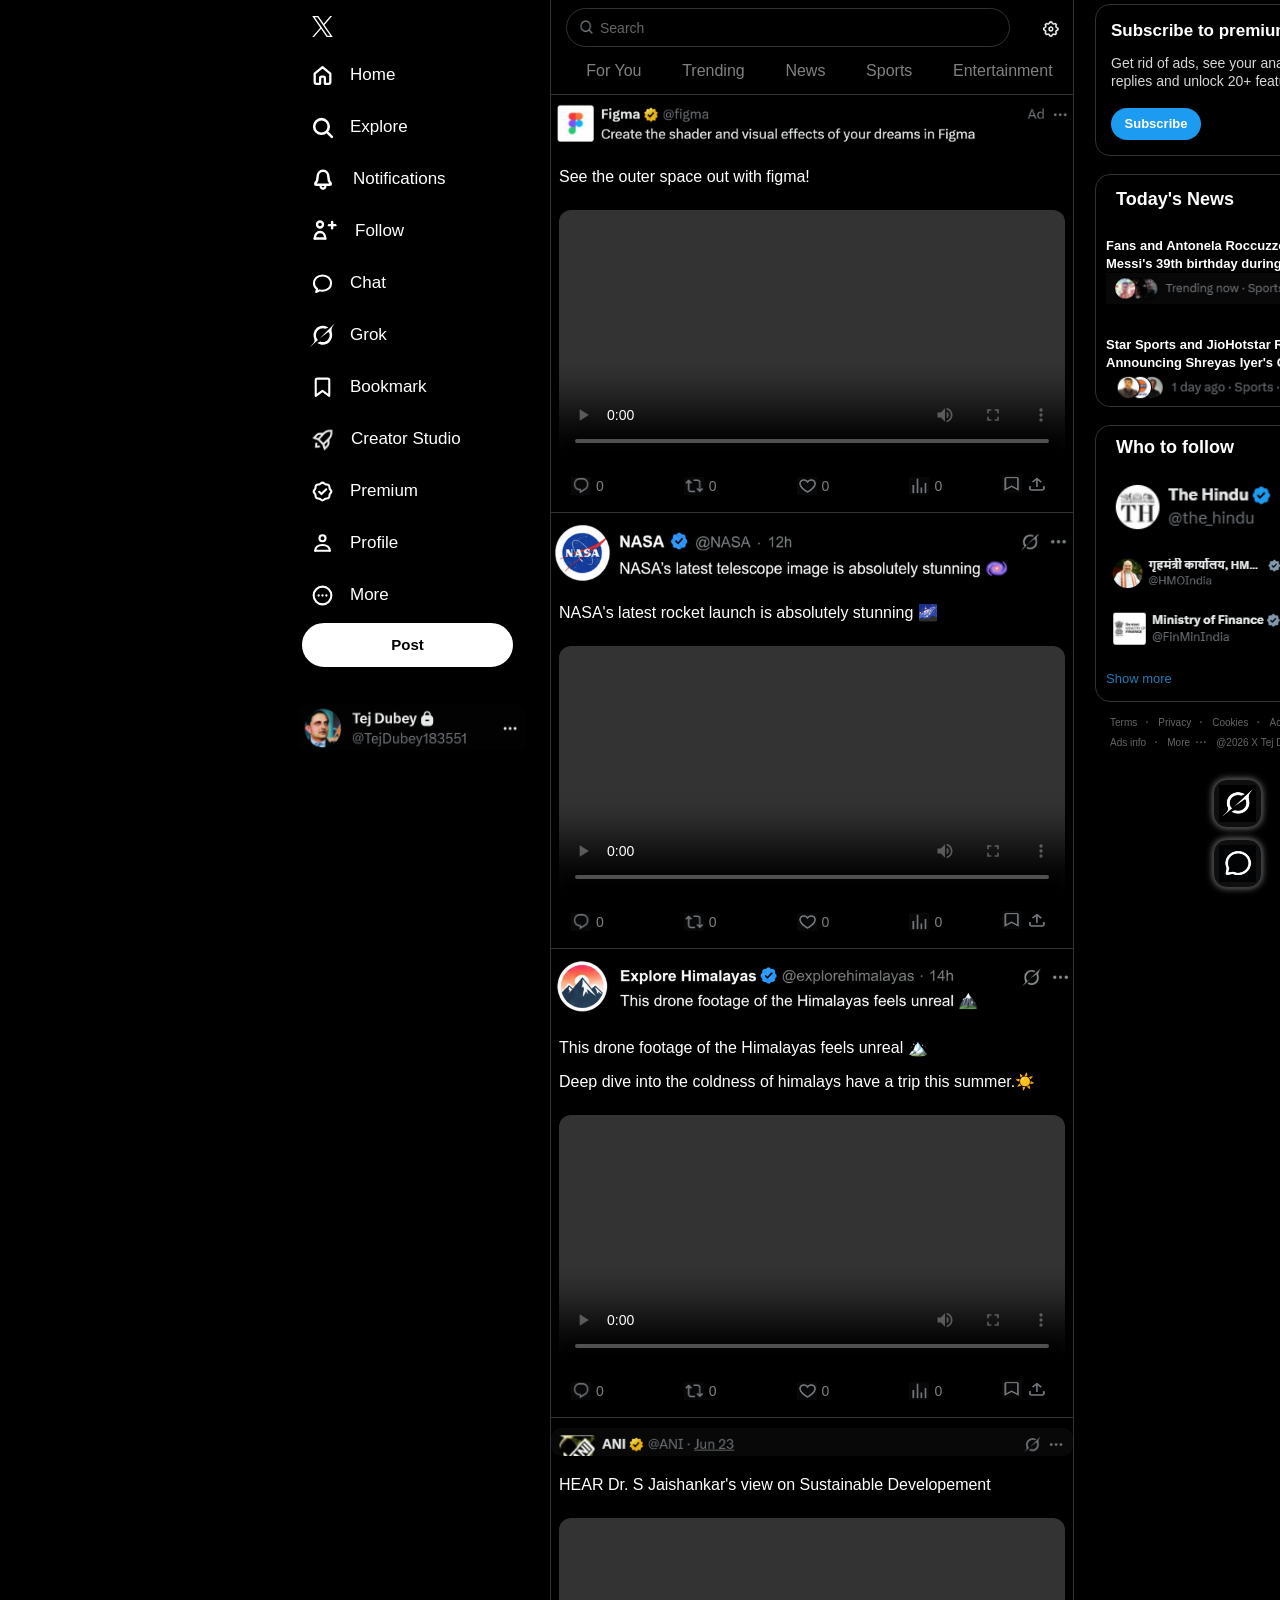
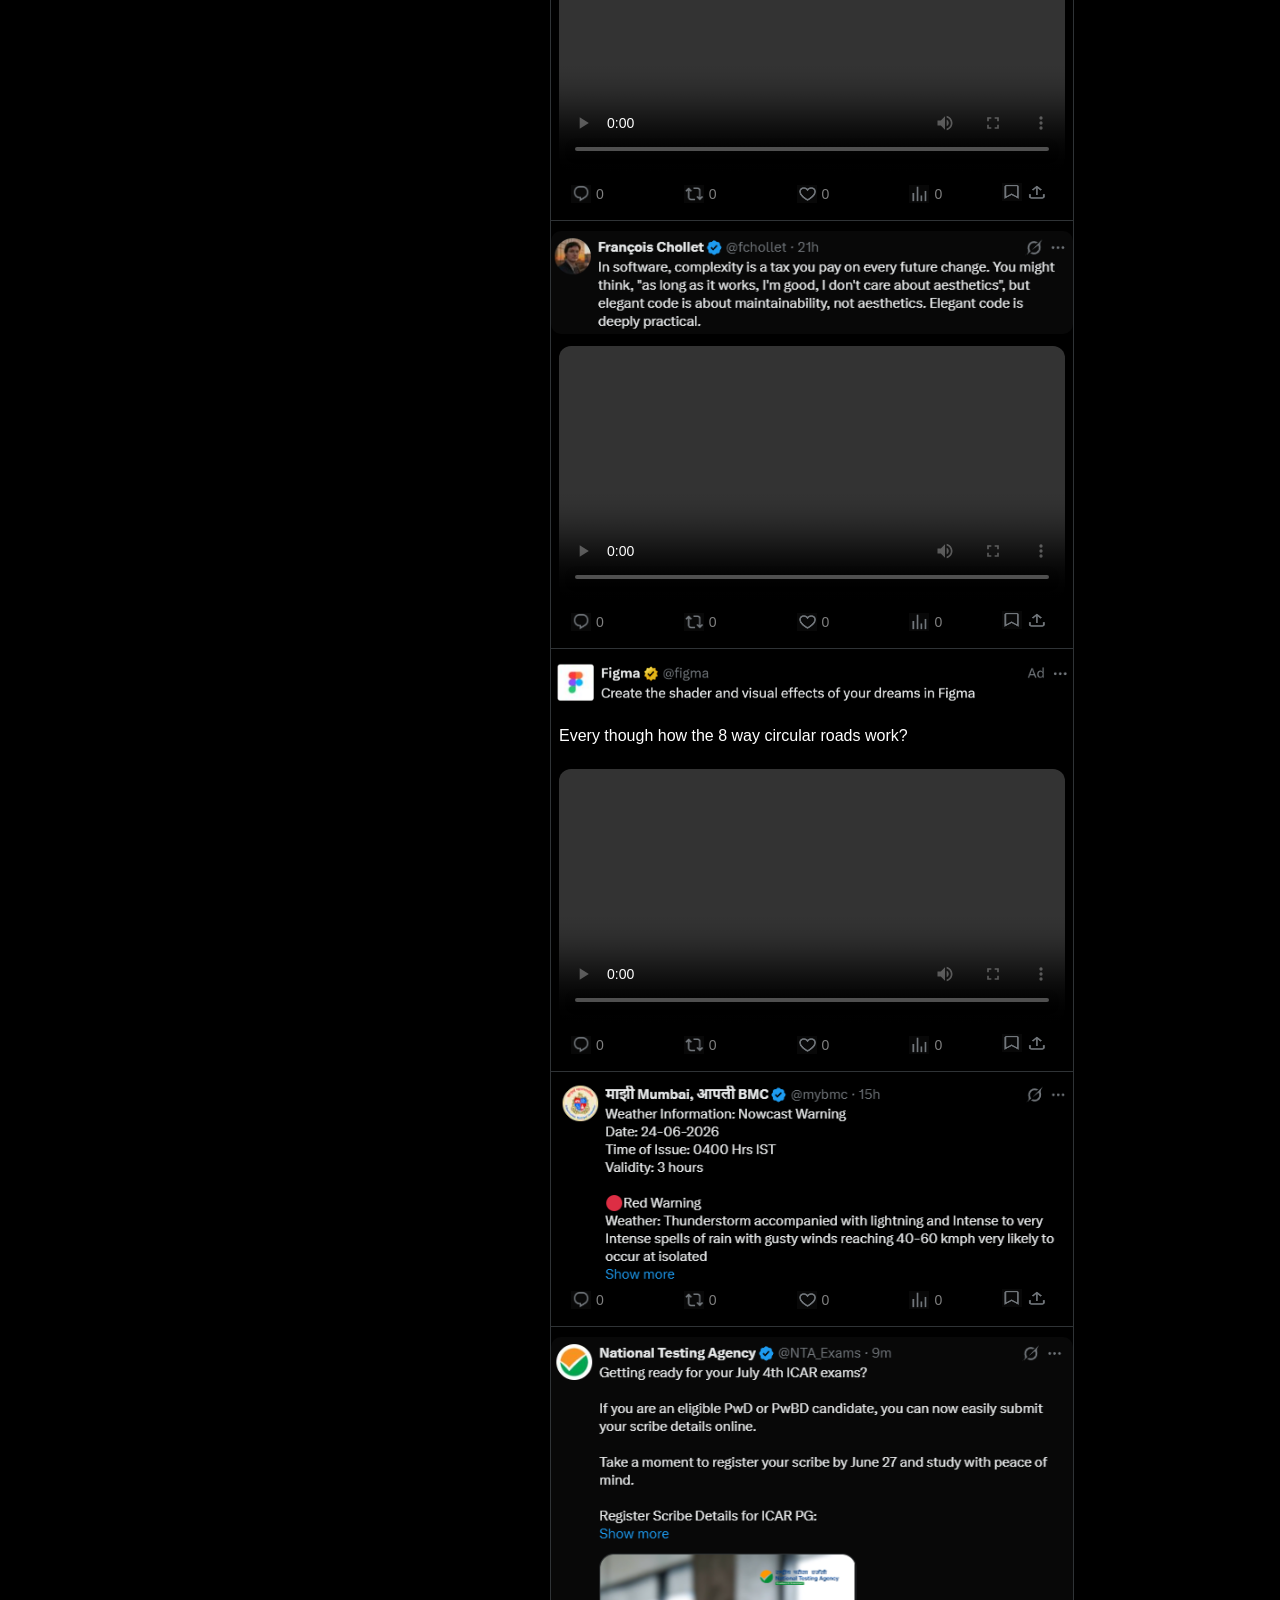
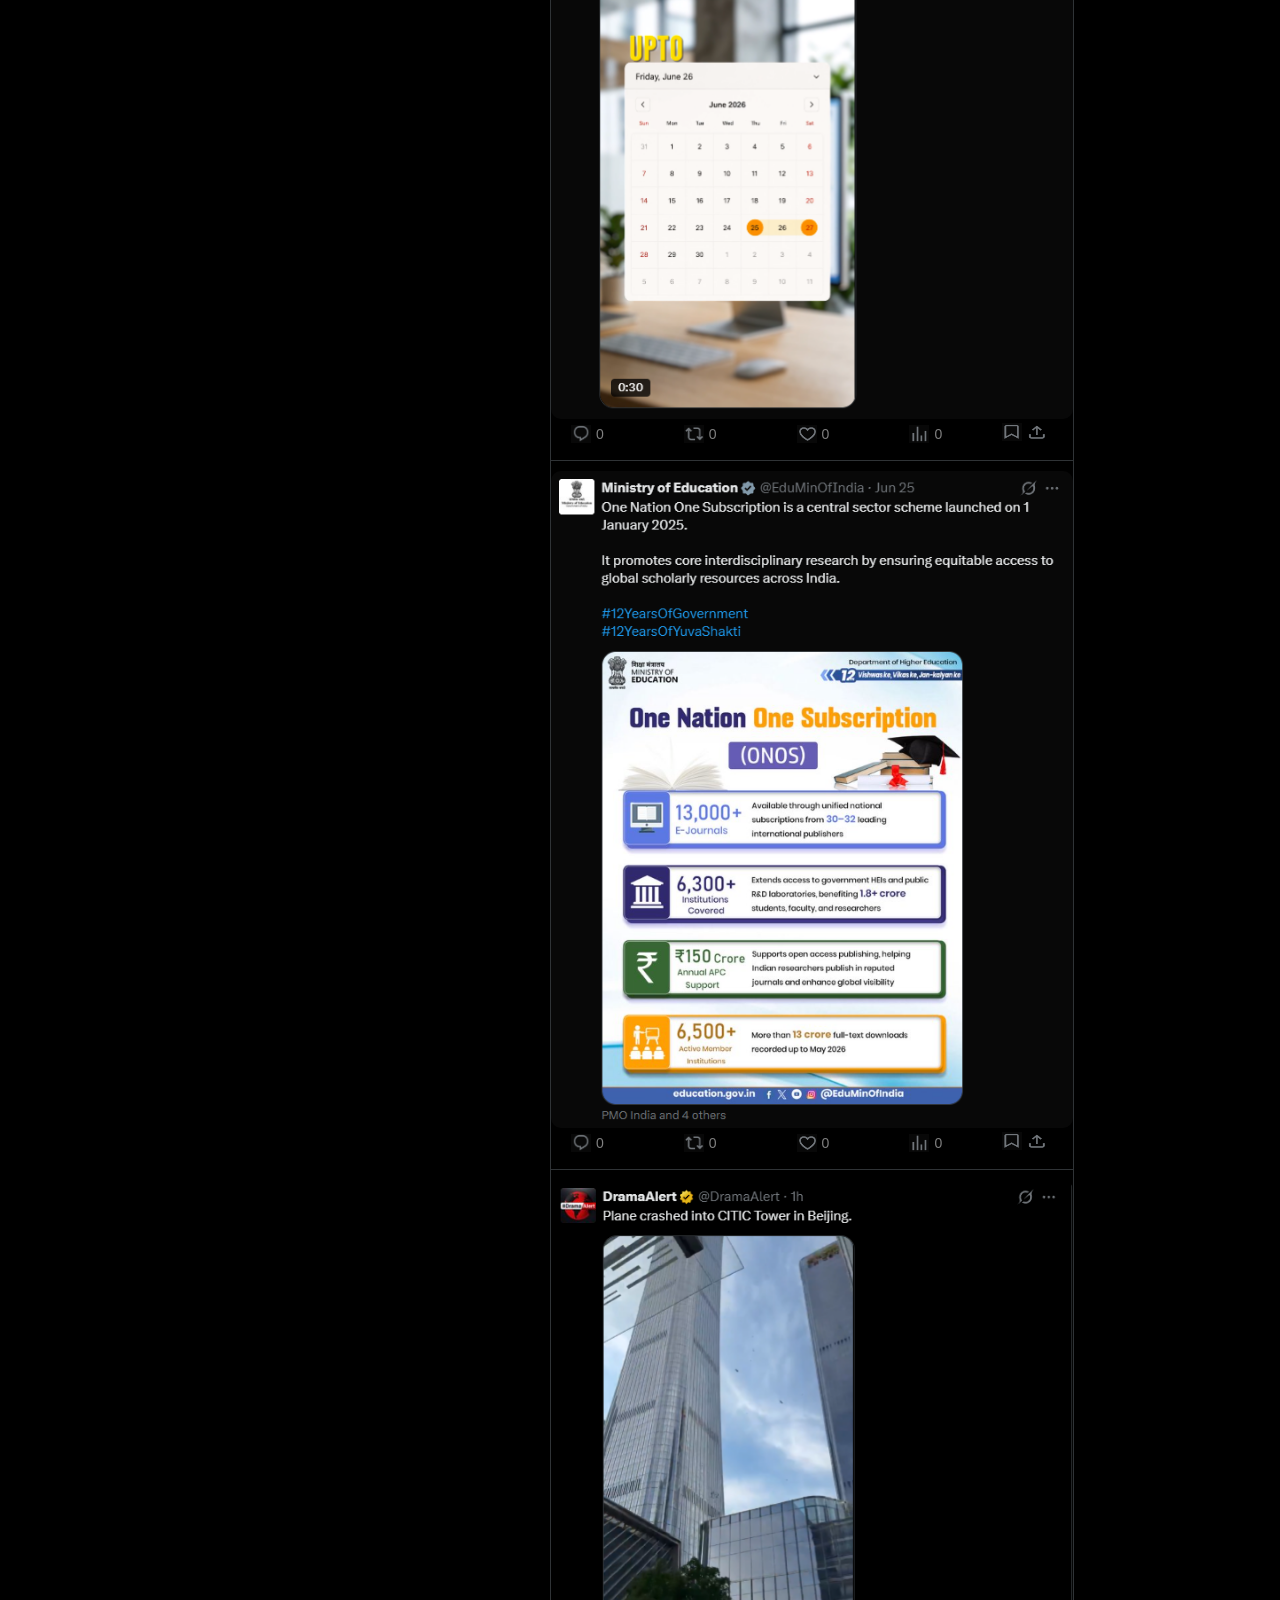
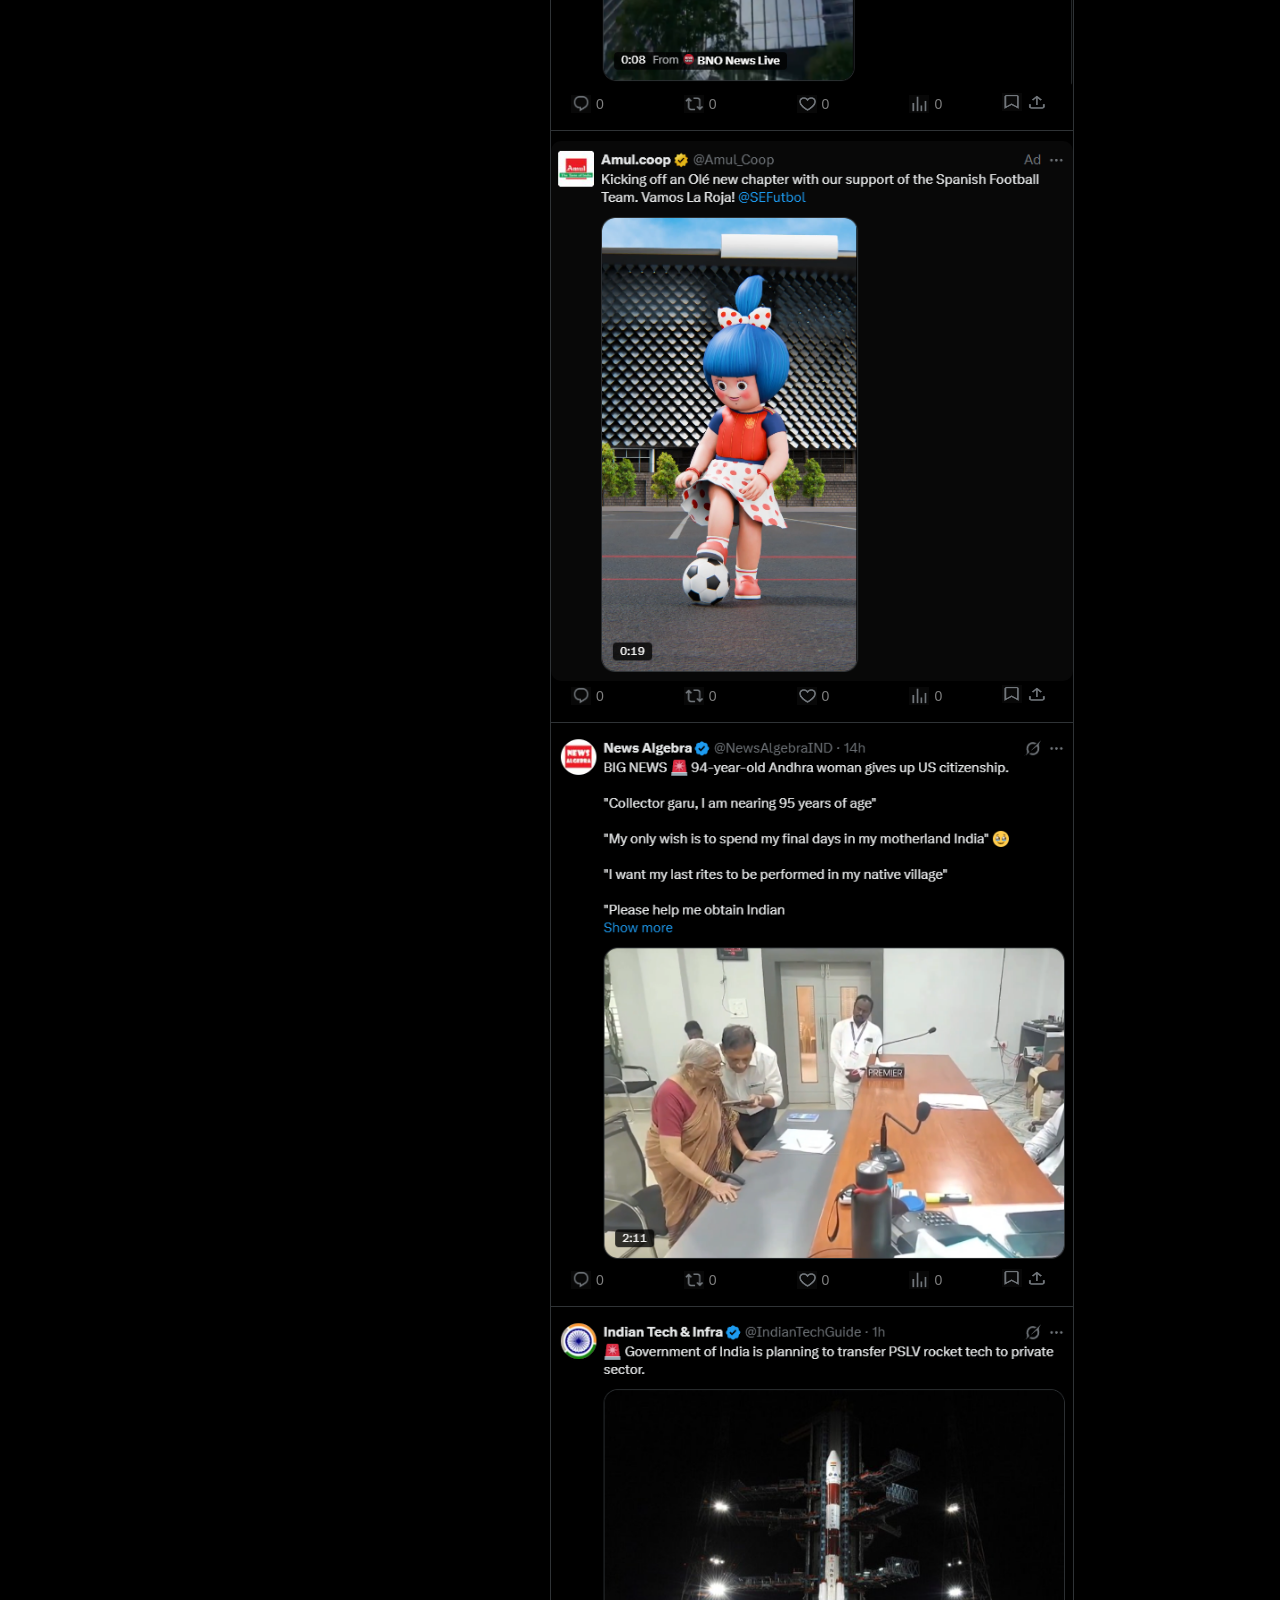
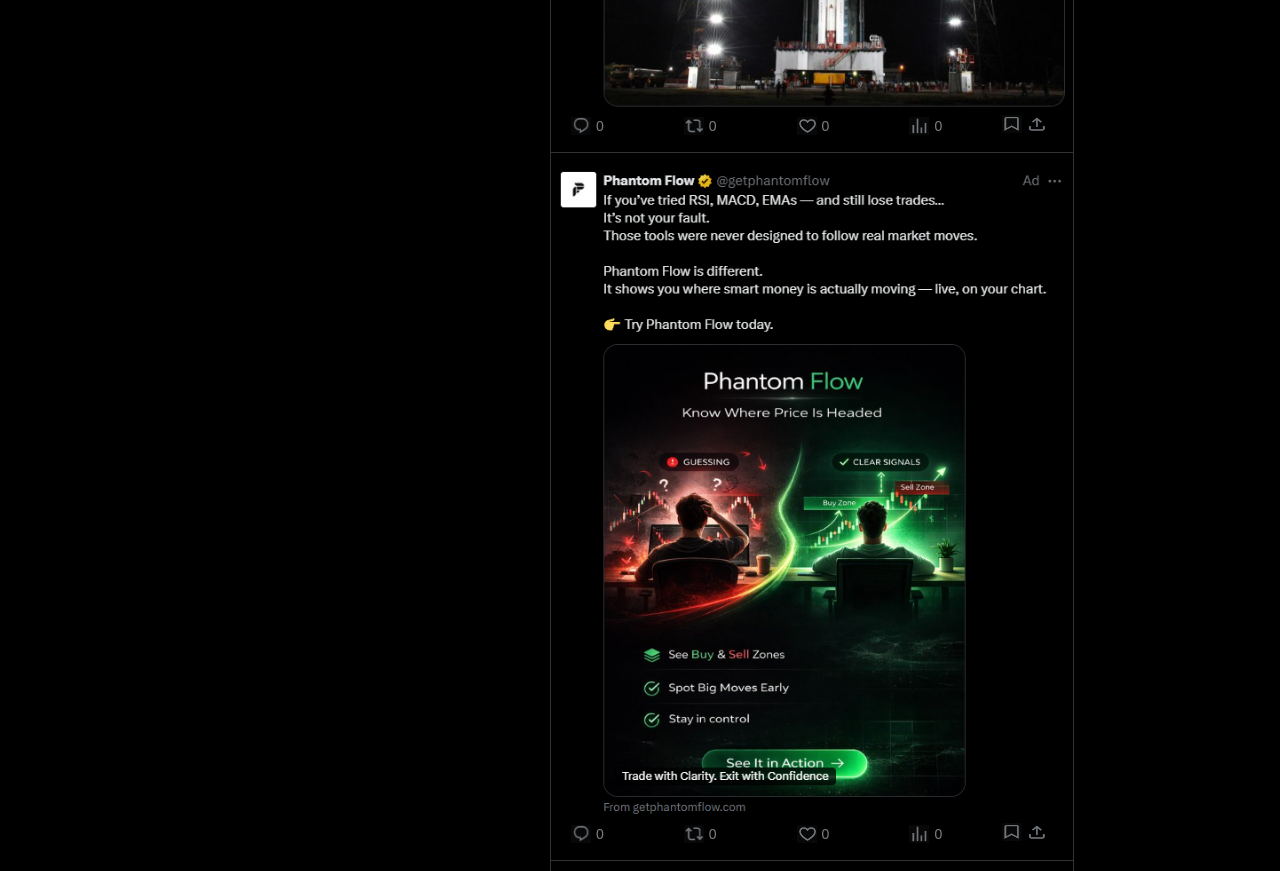
==== commit 682e99ae: "JS added" ====
--- a/src/index.html
+++ b/src/index.html
@@ -8,18 +8,18 @@
     <body>
         <div id="main">
             <div id="leftdiv">
-                <img src="./images/image.png" height="25px" width="25px"><br>  
-                <div class="items"><img src="./images/image 13.png" height="25px" width="25px"><p class="para">Home</p></div>
-                <div class="items"><img src="./images/image 10.png" height="25px" width="25px"><p class="para">Explore</p></div>
-                <div class="items"><img src="./images/image 9.png" height="25px" width="25px"><p class="para">Notifications</p></div>
-                <div class="items"><img src="./images/image 8.png" height="25px" width="25px"><p class="para">Follow</p></div>
-                <div class="items"><img src="./images/image 7.png" height="25px" width="25px"><p class="para">Chat</p></div>
-                <div class="items"><img src="./images/image 6.png" height="25px" width="25px"><p class="para">Grok</p></div>
-                <div class="items"><img src="./images/image 12.png" height="25px" width="25px"><p class="para">Bookmark</p></div>
-                <div class="items"><img src="./images/image 5.png" height="25px" width="25px"><p class="para">Creator Studio</p></div>
-                <div class="items"><img src="./images/image 4.png" height="25px" width="25px"><p class="para">Premium</p></div>
-                <div class="items"><img src="./images/image 3.png" height="25px" width="25px"><p class="para">Profile</p></div>
-                <div class="items"><img src="./images/image 2.png" height="25px" width="25px"><p class="para">More</p></div>
+                <div id="xlogo"><img src="./images/1.svg" height="21px" width="21px"></div>
+                <div class="items"><img src="./images/2.svg" height="25px" width="25px"><p class="para">Home</p></div>
+                <div class="items"><img src="./images/3.svg" height="25px" width="25px"><p class="para">Explore</p></div>
+                <div class="items1"><img src="./images/4.svg" height="30px" width="30px"><p class="para">Notifications</p></div>
+                <div class="items"><img src="./images/5.svg" height="30px" width="30px"><p class="para">Follow</p></div>
+                <div class="items"><img src="./images/6.svg" height="25px" width="25px"><p class="para">Chat</p></div>
+                <div class="items"><img src="./images/Grok_Symbol_0.svg" height="25px" width="25px"><p class="para">Grok</p></div>
+                <div class="items"><img src="./images/7.svg" height="25px" width="25px"><p class="para">Bookmark</p></div>
+                <div class="items"><img src="./images/image 5.png" height="26px" width="26px"><p class="para">Creator Studio</p></div>
+                <div class="items"><img src="./images/8.svg" height="25px" width="25px"><p class="para">Premium</p></div>
+                <div class="items"><img src="./images/9.svg" height="25px" width="25px"><p class="para">Profile</p></div>
+                <div class="items"><img src="./images/10.svg" height="25px" width="25px"><p class="para">More</p></div>
                 <input type="button" id="but1" value="Post"><br><br>
                 <img src="./images/image 14.png" id="profile">
             </div>
@@ -41,7 +41,6 @@
                         <span class="Nav">Entertainment</span>
                     </div>
                 </div>
-                <!-- here i have made multiple posts divs -->
                 <div class="post" style="padding-top: 96px;">
                     <img src="./images/image 17.png" style="width: 100%;padding-top: 4px;">
                     <p style="padding-left: 8px;">See the outer space out with figma!</p>
@@ -257,16 +256,21 @@
                     <div id="fol1"><img src="./images/27.png" style="width: 180px;"><input type="button" id="but2" value="Follow"  style="margin-left: 20px"><br><br></div>
                     <div id="fol1"><img src="./images/28.png" style="width: 180px;"><input type="button" id="but2" value="Follow" style="margin-left: 20px"><br><br></div>
                     <div id="fol1"><img src="./images/29.png" style="width: 180px;"><input type="button" id="but2" value="Follow" style="margin-left: 20px"><br><br></div>
-                    <p style="color: #207bb7; font-family: Arial, Helvetica, sans-serif; font-size: 13px;">Show more</p>
+                    <p style="color: #207bb7; font-family: Arial, Helvetica, sans-serif; font-size: 13px; cursor: pointer;">Show more</p>
                 </div>
                 <div id="rd5">
-                    <span id="extras">Terms ·</span>
-                    <span id="extras">Privacy  ·</span>
-                    <span id="extras">Cookies ·</span>
-                    <span id="extras">Accessibilty  ·</span><br>
-                    <span id="extras">Ad info ·</span>
-                    <span id="extras">More ···</span>
-                    <span id="extras">@2026 X Tej Dubey</span>
+                    <span class="extras" id="hl1">Terms </span><span class="dots">·</span>
+                    <span class="extras" id="hl2">Privacy  </span><span class="dots">·</span>
+                    <span class="extras" id="hl3">Cookies </span><span class="dots">·</span>
+                    <span class="extras" id="hl4">Accessibilty  </span><span class="dots">·</span><br>
+                    <span class="extras" id="hl5">Ads info </span><span class="dots">·</span>
+                    <span class="extras" id="hl6" onclick="showMore(event)">More</span><span class="dots">···</span>
+                    <span class="extras" id="hl7">@2026 X Tej Dubey</span>
+                    <div id="more">
+                        <div class="moreitems" onclick="About()">About</div>
+                        <div class="moreitems" onclick="GetApp()">Get App</div>
+                        <div class="moreitems" onclick="Developers()">Developers</div>
+                    </div>
                 </div>
             </div>
             <div id="help">
--- a/src/xcss.css
+++ b/src/xcss.css
@@ -10,10 +10,9 @@
 #leftdiv{
     display: flex;
     flex-direction: column;
-    padding-top: 12px;
+    padding-top: 4px;
     width: 250px;
     left: 300px;  
-    top: 12px;
     position: fixed;
 }
 .para{
@@ -25,10 +24,12 @@
 .items{
     display: flex;
     align-items: center;
+    padding-left: 10px;
 }
 #but1{
     background-color: white;
     border-radius: 30px;
+    border:black 2px solid;
     color: black;
     height: 48px;
     width: 215px;
@@ -109,7 +110,7 @@
     height: auto;
     padding-top: 4px;
     position: fixed;
-    padding-left: 775px;
+    margin-left: 775px;
 }
 #rd1{
     width: 290px;
@@ -153,7 +154,6 @@
     color: white;
     padding-top: 28px;
     margin: 0;
-
 }
 #cross{
     display: inline-block;
@@ -163,6 +163,7 @@
     background-color: white;
     border-radius: 30px;
     color: black;
+    border: 2px solid black;
     height: 33px;
     width: 80px;
     font-family: Arial, Helvetica, sans-serif;
@@ -184,7 +185,7 @@
     padding-left: 10px;
     padding-top: 12px;
 }
-#extras{
+.extras{
     font-family: Arial, Helvetica, sans-serif;
     color: #666666;
     font-size: 10px;
@@ -273,4 +274,89 @@
     display: flex;
     align-items: center;
     padding-left: 10px;
+}
+#xlogo{
+    width: 45px;
+    height: 45px;
+    display: flex;
+    justify-content: center;
+    align-items: center;
+    border-radius: 50%;
+}
+#xlogo:hover{
+    background-color: rgba(255,255,255,0.1);
+    border-radius: 50%;
+    cursor: pointer;
+    transition: background-color .2s ease;
+}
+.items:hover{
+    background-color: rgba(255,255,255,0.1);
+    width: 170px;
+    height: auto;
+    border-radius: 50px;
+    cursor: pointer;
+    transition: background-color .2s ease;
+}
+.items1{
+    display: flex;
+    align-items: center;
+    padding-left: 8px;
+}
+.items1:hover{
+    background-color: rgba(255,255,255,0.1);
+    width: 170px;
+    height: auto;
+    border-radius: 50px;
+    cursor: pointer;
+    transition: background-color .2s ease;
+}
+#but1:hover{
+    background-color:#E2E2E2;
+    transition: 0.5s ease;
+    cursor: pointer;
+}
+#sub:hover{
+    background-color: #1A8CD8;
+    cursor: pointer;
+}
+#rd2:hover{
+    cursor: pointer;
+}
+#but2:hover{
+    background-color:#D7D7D7;
+    transition: 0.5s ease;
+    cursor: pointer;
+}
+.extras:hover{
+    cursor: pointer;
+    text-decoration: underline;
+}
+.dots{
+    font-family: Arial, Helvetica, sans-serif;
+    color: #666666;
+    font-size: 14px;
+    padding-left: 5px;
+}
+#more{
+    position: absolute;
+    left: 70px;
+    bottom: 20px;
+    width: 240px;
+    background: #000;
+    border: 1px solid #2F3336;
+    border-radius: 16px;
+    box-shadow: 0 0 20px rgba(255,255,255,.08);
+    display: none;
+    overflow: hidden;
+}
+.moreitems{
+    padding: 16px 20px;
+    color: white;
+    font-size: 15px;
+    font-weight: 600;
+    transition: background-color .15s ease;
+}
+.moreitems:hover{
+    background: #16181C;
+    cursor: pointer;
 }
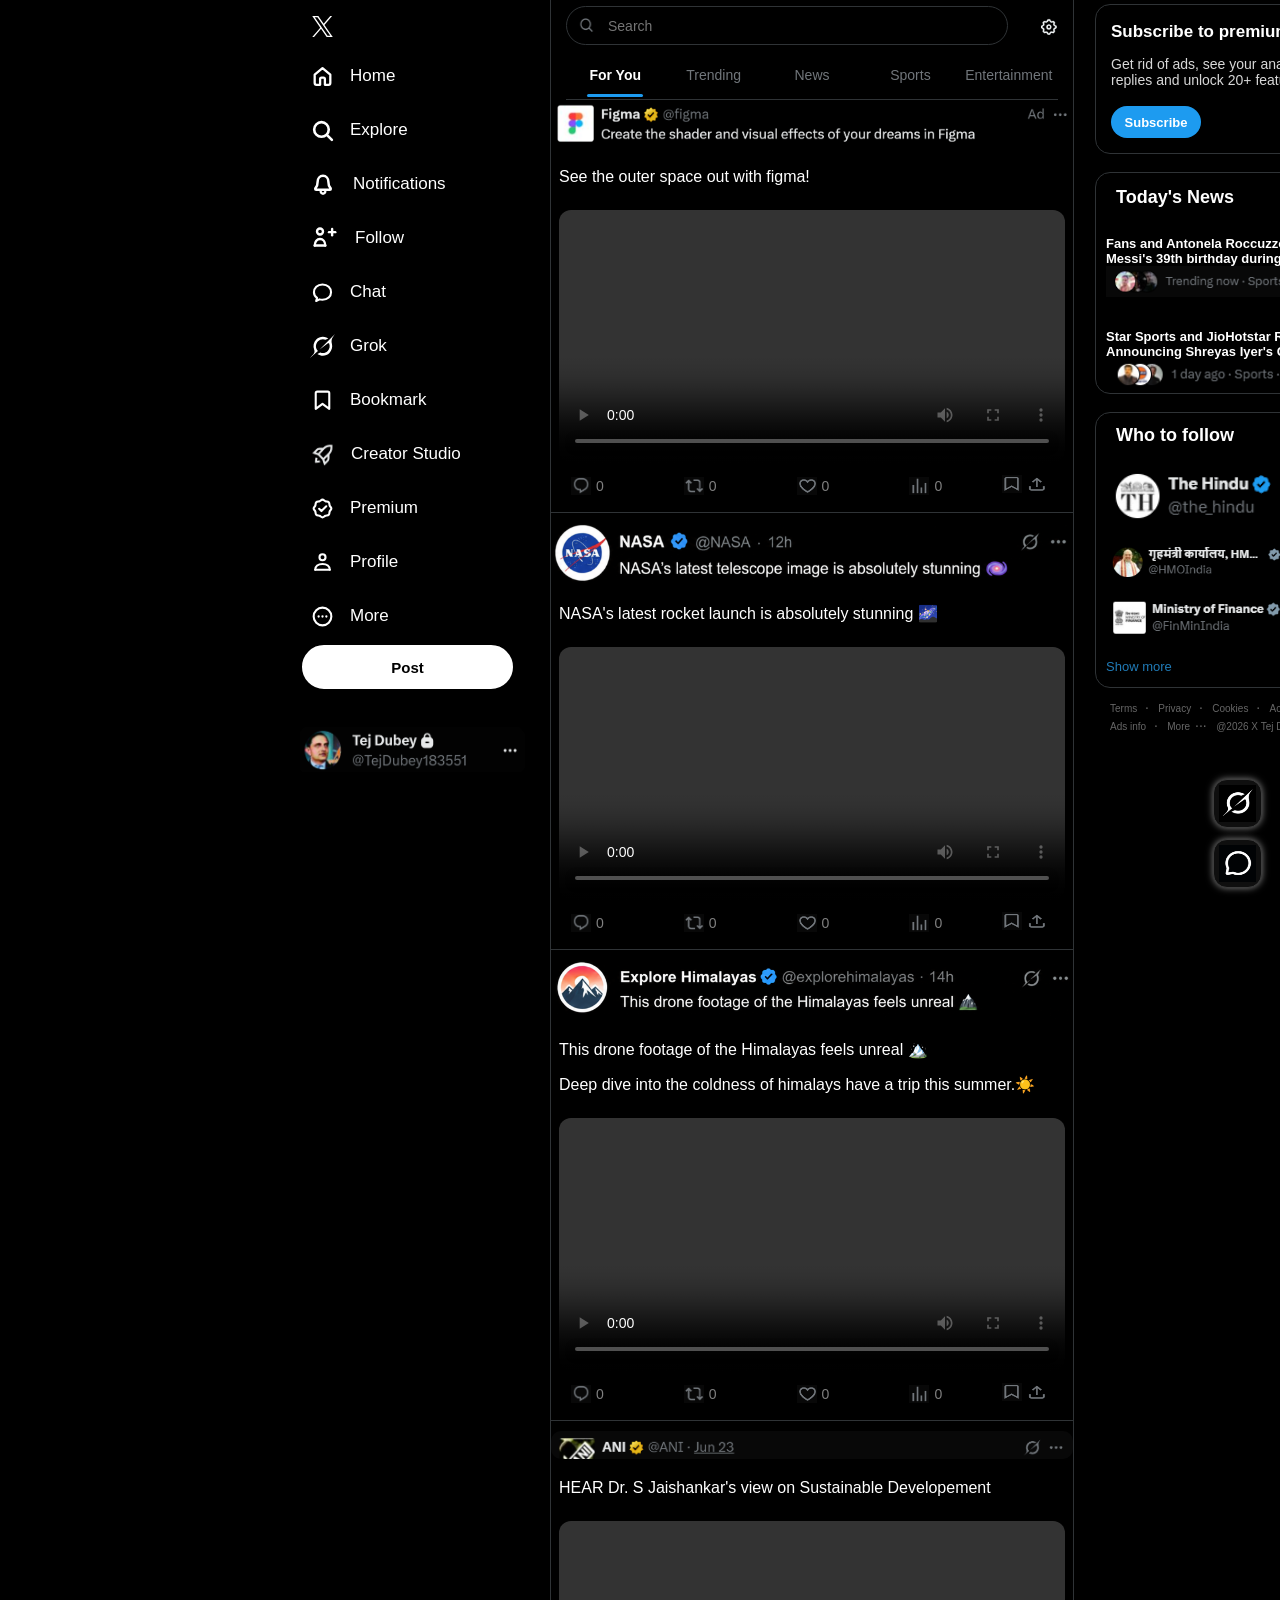
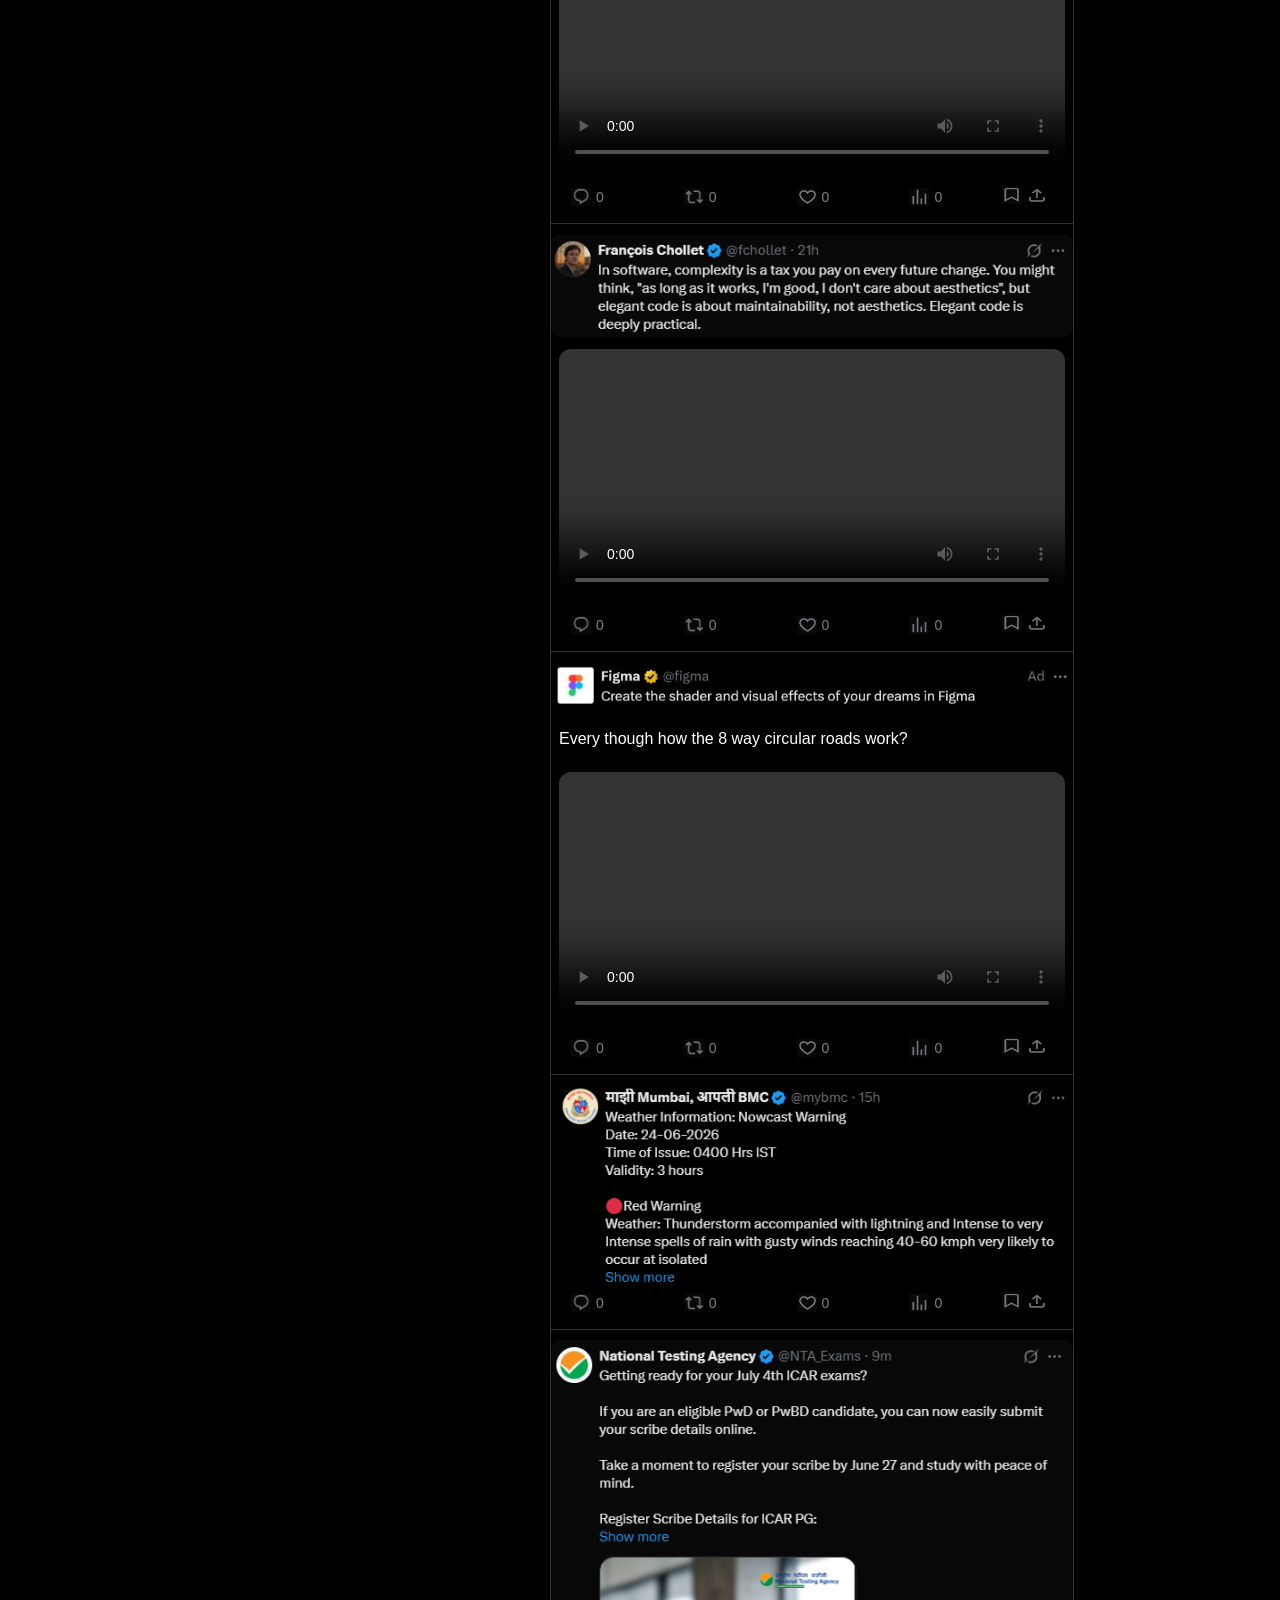
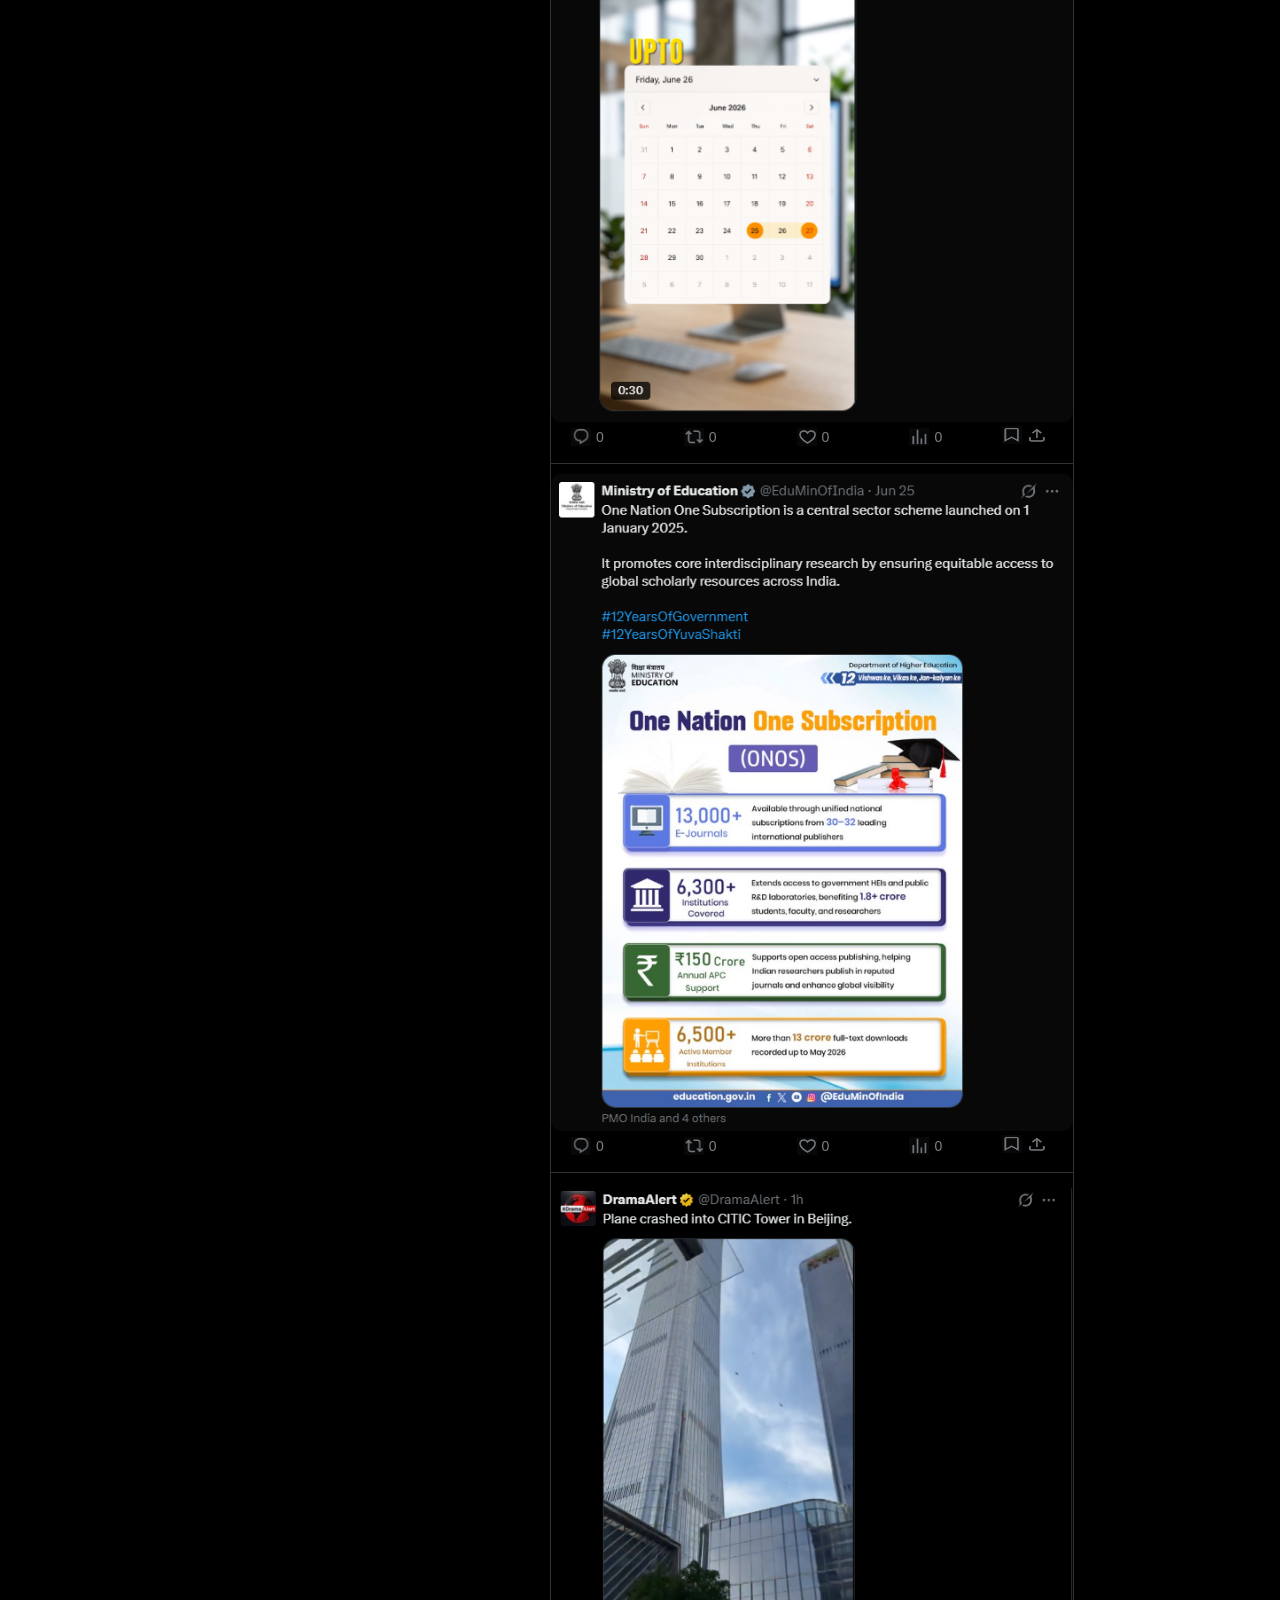
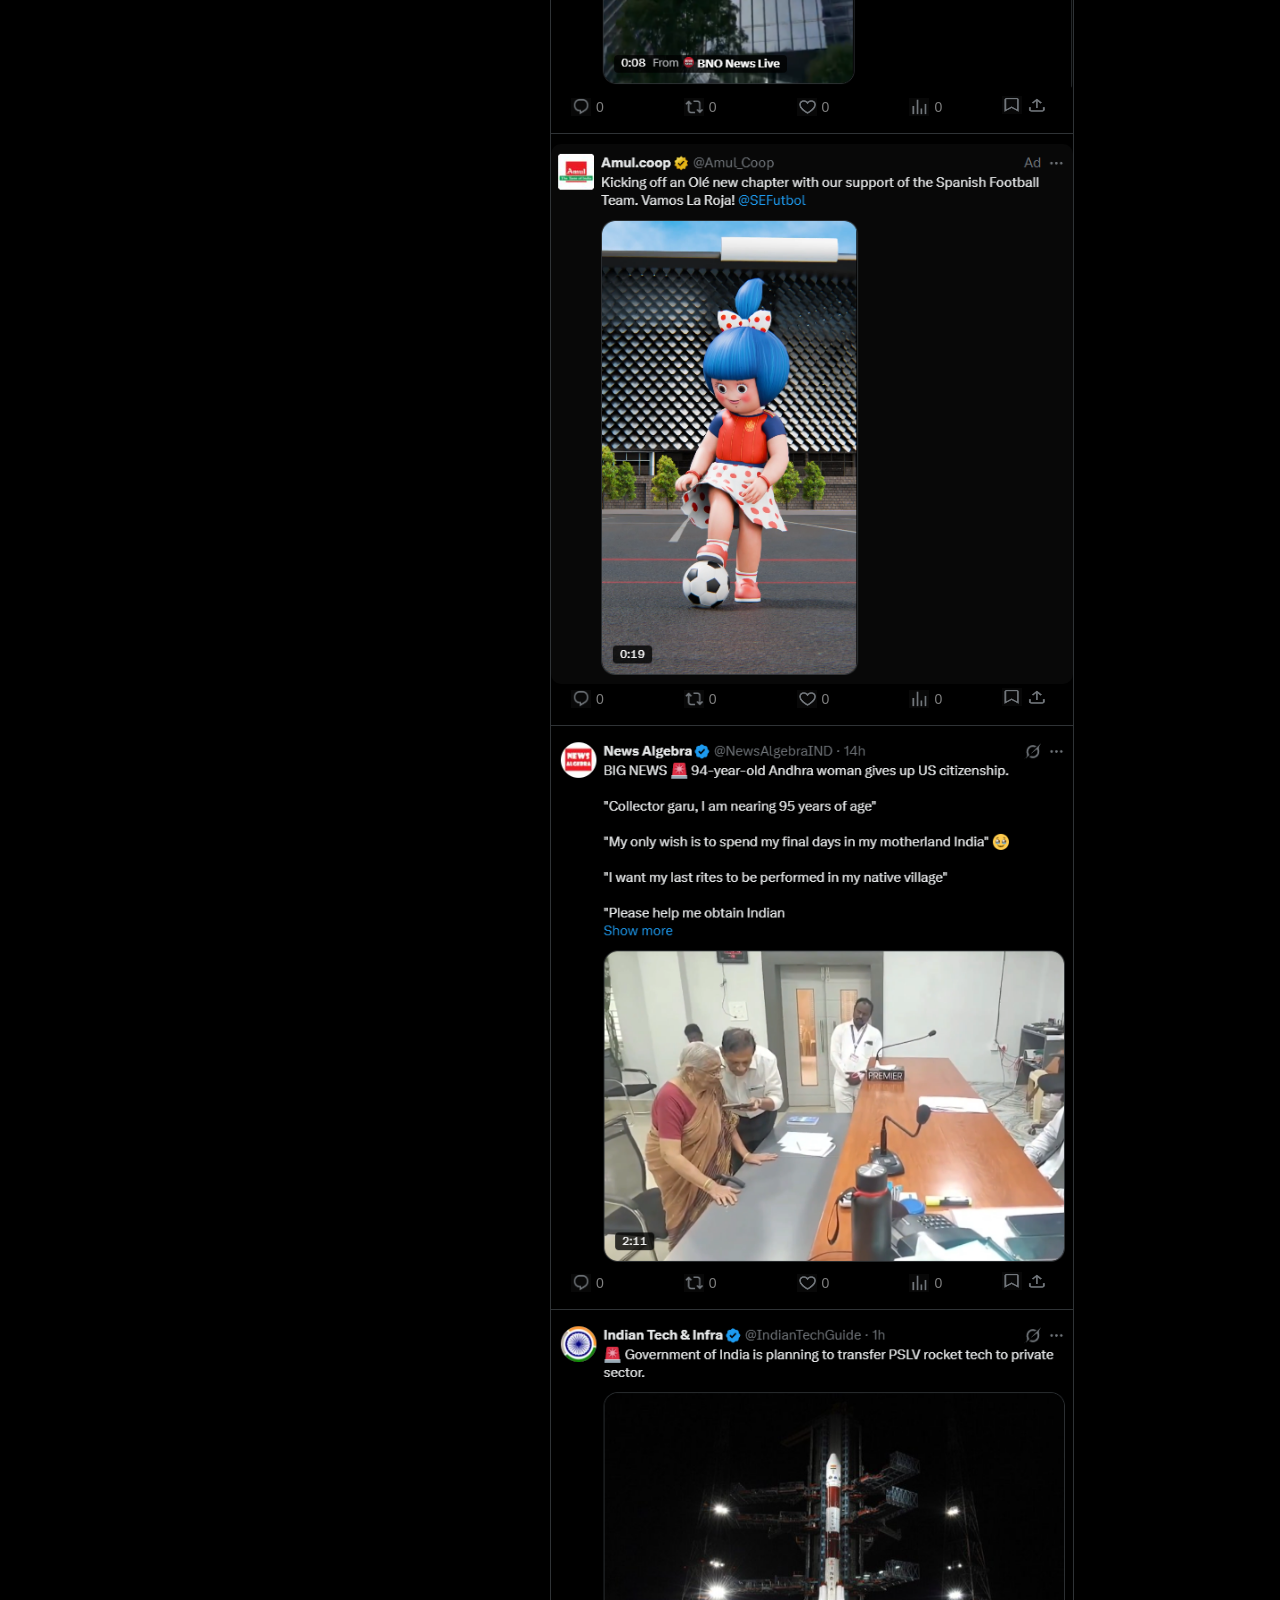
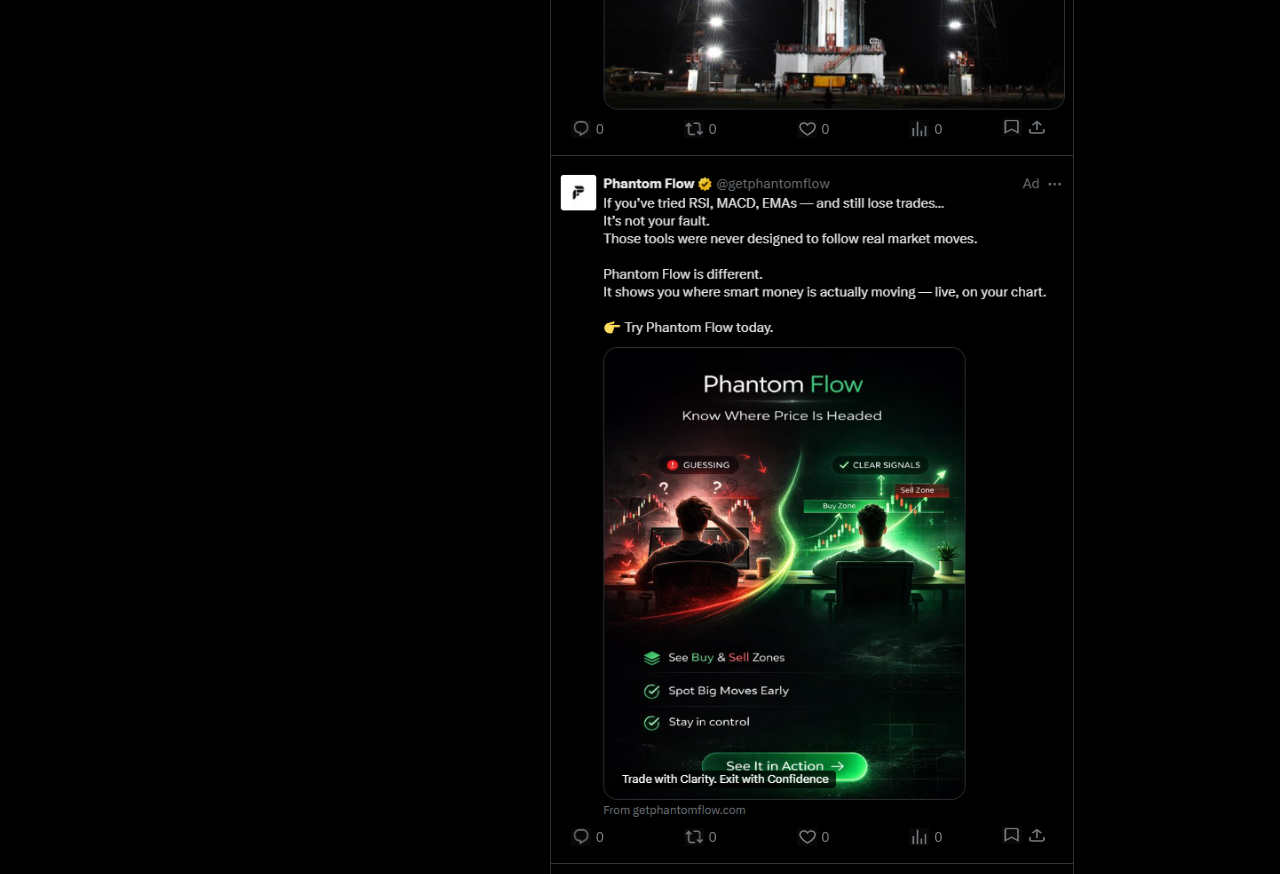
==== commit be18bedd: "Final frontend with improvised JS" ====
--- a/src/index.html
+++ b/src/index.html
@@ -27,18 +27,18 @@
                 <div id="midtop">
                     <div id="searchandset">
                         <div id="search">
-                            <img src="./images/image 15.png" height="18px" width="18px"><p id="stag">Search</p>
+                            <img src="./images/image 15.png" height="18px" width="18px"><input type="text" placeholder="Search" id="stag">
                         </div>
                         <div id="set"> 
                             <img src="./images/image 16.png" height="19px" width="19px">
                         </div>
                     </div>
                     <div id="Navbar">
-                        <span class="Nav">For You</span>
-                        <span class="Nav">Trending</span>
-                        <span class="Nav">News</span>
-                        <span class="Nav">Sports</span>
-                        <span class="Nav">Entertainment</span>
+                        <div class="Nav active"><p class="navitems">For You</p></div>
+                        <div class="Nav"><p class="navitems">Trending</p></div>
+                        <div class="Nav"><p class="navitems">News</p></div>
+                        <div class="Nav"><p class="navitems">Sports</p></div>
+                        <div class="Nav"><p class="navitems">Entertainment</p></div>
                     </div>
                 </div>
                 <div class="post" style="padding-top: 96px;">
--- a/src/xcss.css
+++ b/src/xcss.css
@@ -1,6 +1,5 @@
 *{
     font-family: Arial, Helvetica, sans-serif;
-    line-height: 18px;
 }
 body{
     background-color: black;
@@ -60,9 +59,9 @@
     width: 522px;          /* same as #middiv */
     height: 95px;
     padding-left: 15px;
-    padding-top: 8px;
+    padding-right: 15px;
+    padding-top: 6px;
     background-color: rgba(0,0,0,0.7);
-    border-bottom: 1.5px solid #2F3336;
     backdrop-filter: blur(8px);
     box-sizing: border-box;
 }
@@ -74,6 +73,7 @@
     display: flex;
     align-items: center;
     padding-left: 10px;
+    cursor: pointer;
 }
 #stag{
     font-family: Arial, Helvetica, sans-serif;
@@ -81,23 +81,37 @@
     font-weight: 400;
     font-size: 14px;
     padding-left: 5px;
+    background-color: black;
+    border: none;
+    margin-left: 8px;
+    width: 90%;
+    outline: none;
 }
 #searchandset{
     display: flex;
+    position: relative;
 }
 #set{
     padding-left: 31px;
     padding-top: 12px;
+    cursor: pointer;
 }
 .Nav{
-    color: grey;
-    font-family: Arial, Helvetica, sans-serif;
-    font-weight: 500;
+    flex: 1;
+    display: flex;
+    justify-content: center;
+    align-items: center;
+    position: relative;
+    cursor: pointer;
+    transition: background-color .15s ease;
+    height: 100%;
 }
 #Navbar{
-    padding-top: 15px;
-    display: flex;
-    justify-content: space-around;
+    display: flex;
+    margin-top: 6px;
+    height: 48px;
+    overflow: hidden;
+    border-bottom: 1.5px solid #2F3336;
 }
 .post{
     border-bottom: 1.5px solid #2F3336;
@@ -359,4 +373,29 @@
 .moreitems:hover{
     background: #16181C;
     cursor: pointer;
+}
+.Nav:hover{
+    background: #16181C;
+    cursor: pointer;
+}
+.navitems{
+    color: #71767B;
+    font-size: 14px;
+    font-weight: 500;
+    user-select: none;
+}
+.Nav.active .navitems{
+    color: white;
+    font-weight: 700;
+}
+.Nav.active::after{
+    content: "";
+    position: absolute;
+    left: 50%;
+    transform: translateX(-50%);
+    bottom: 2px;     
+    width: 56px;
+    height: 3px;
+    background: #1D9BF0;
+    border-radius: 999px;
 }
